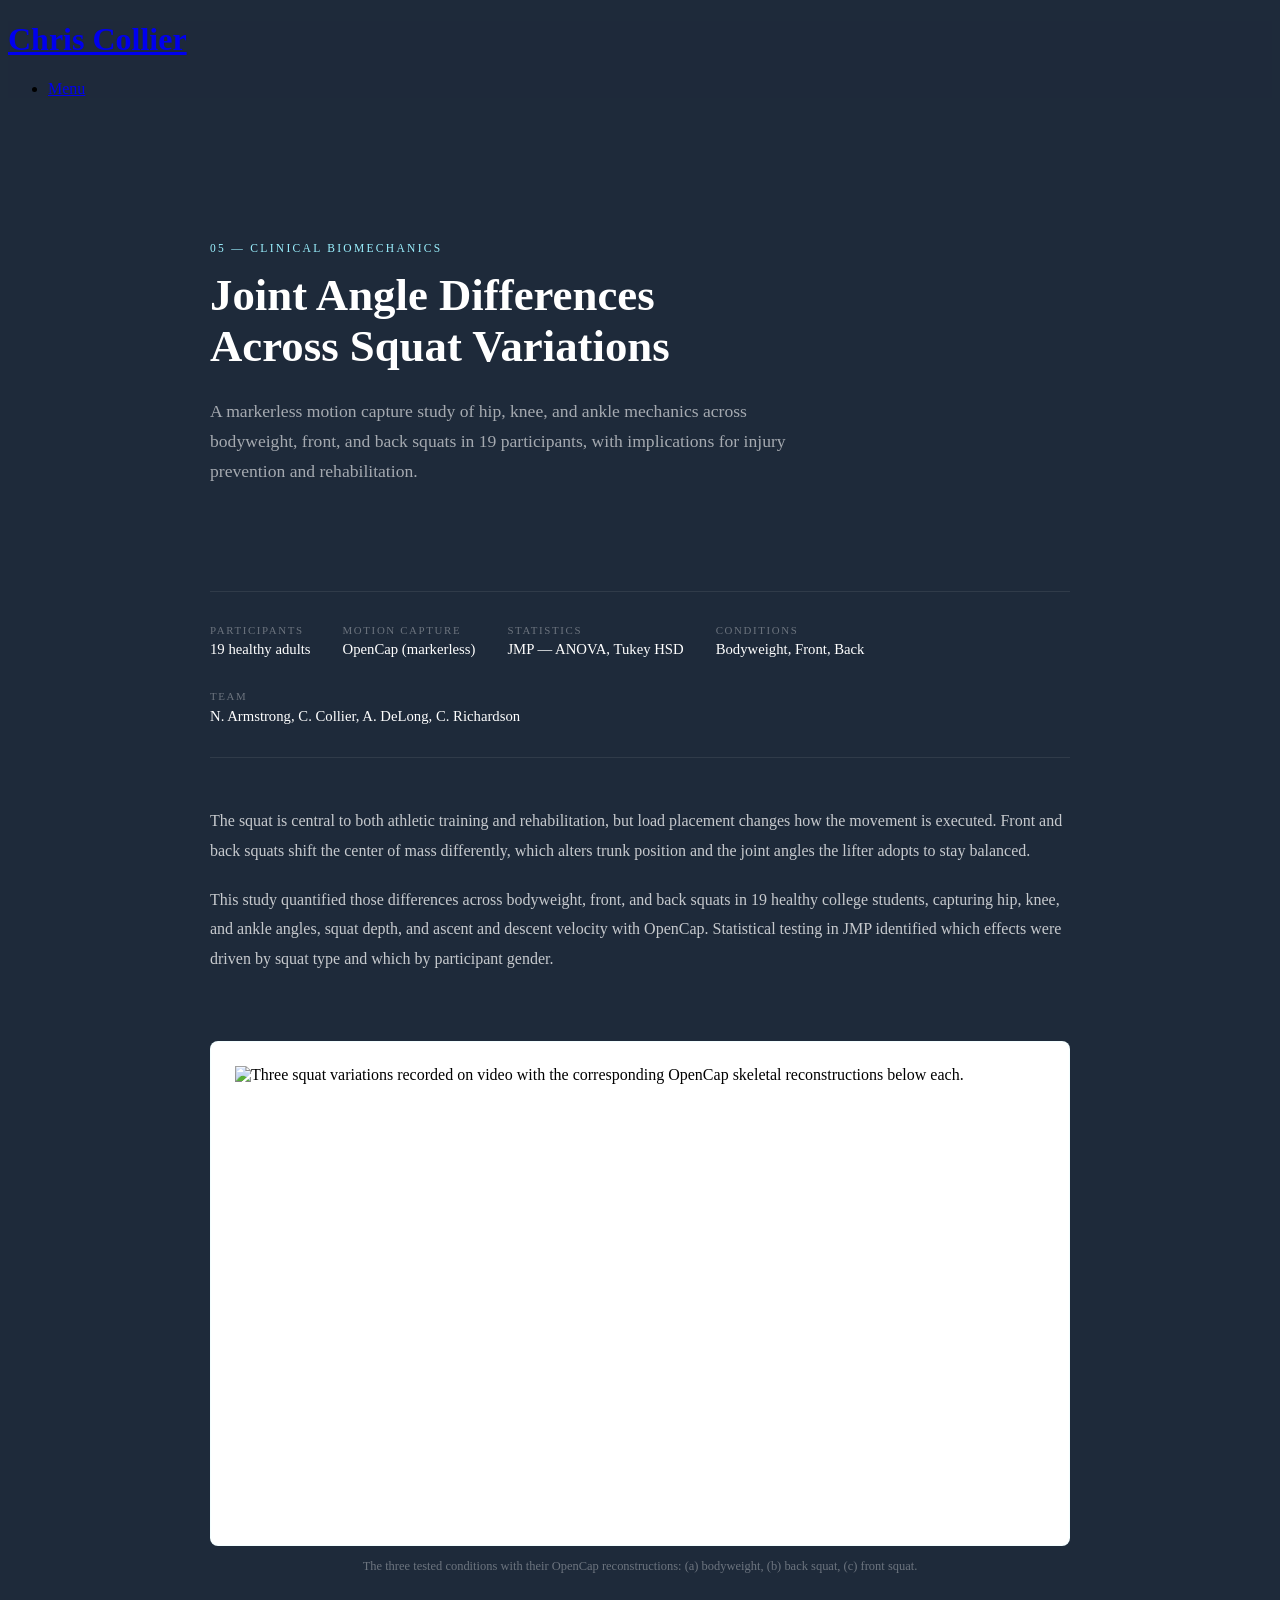
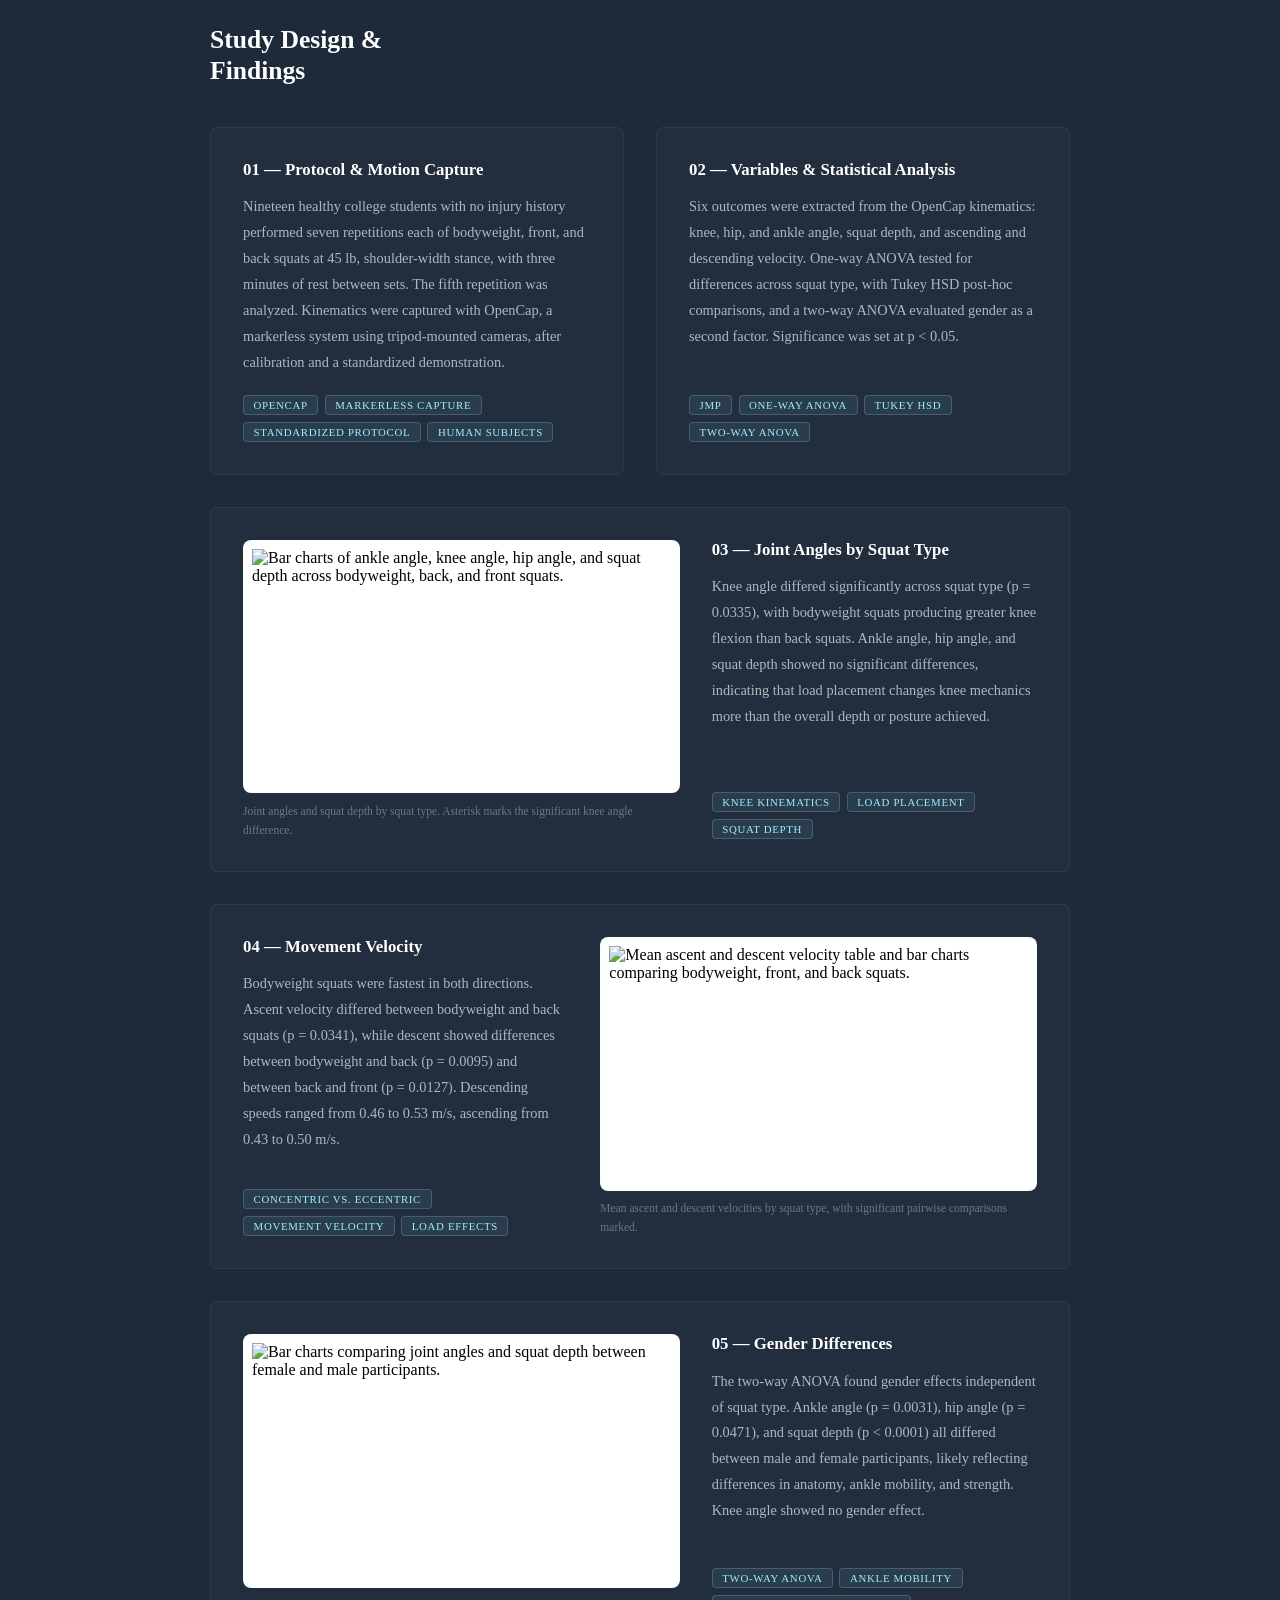
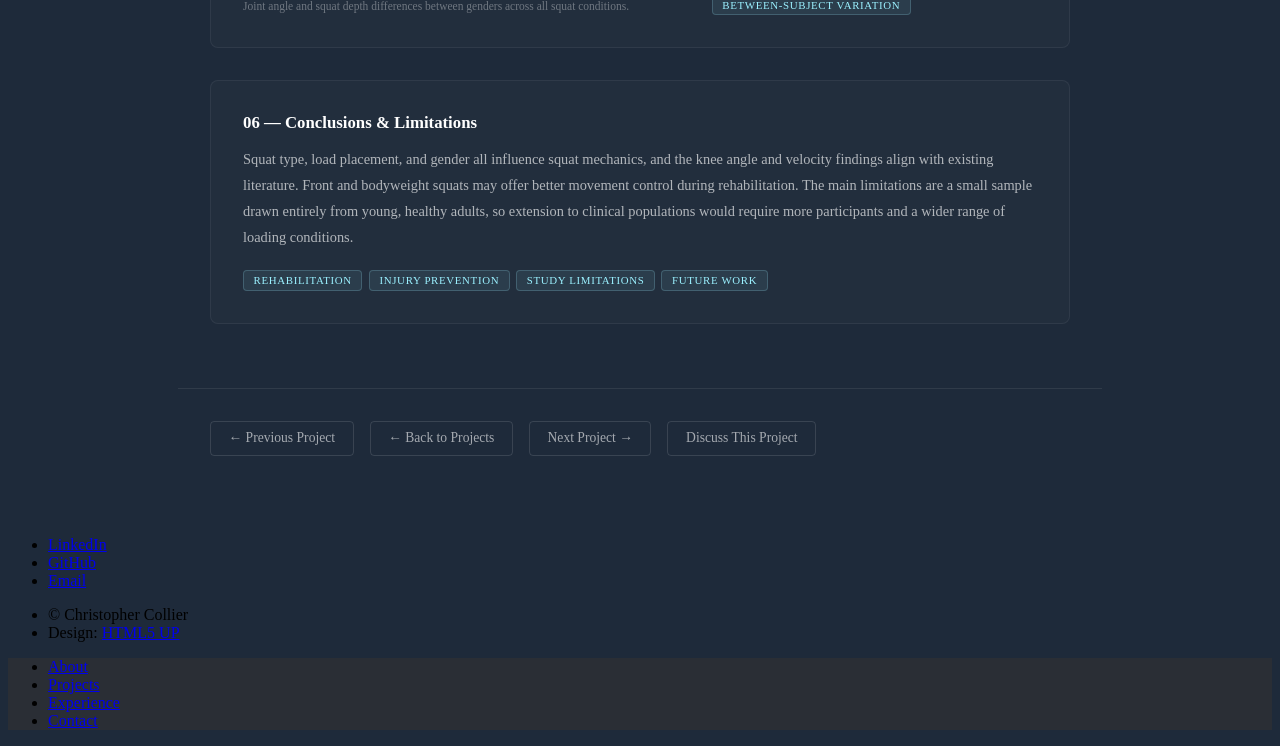
==== projects/biomechanics.html @ 798044dd "Update biomechanics.html" ====
<!DOCTYPE HTML>
<html>
	<head>
		<title>Squatting Biomechanics Analysis | Chris Collier</title>
		<meta charset="utf-8" />
		<meta name="viewport" content="width=device-width, initial-scale=1, user-scalable=no" />
		<link rel="stylesheet" href="../assets/css/main.css" />
		<noscript><link rel="stylesheet" href="../assets/css/noscript.css" /></noscript>
		<style>
			body { background: #1e2a3a; }
			#header { background: rgba(30,42,58,0.95); }
			.project-hero { padding: 8rem 2rem 4rem; max-width: 860px; margin: 0 auto; text-align: left; }
			.project-label { font-size: 0.72rem; letter-spacing: 0.2em; text-transform: uppercase; color: #9bf1ff; display: block; margin-bottom: 1rem; }
			.project-hero h1 { font-size: 2.8rem; font-weight: 700; color: #fff; line-height: 1.15; margin: 0 0 1.5rem 0; }
			.project-tagline { font-size: 1.1rem; color: rgba(255,255,255,0.6); line-height: 1.7; margin: 0 0 2.5rem 0; max-width: 600px; }
			.specs-row { display: flex; flex-wrap: wrap; gap: 2rem; padding: 2rem 0; border-top: 1px solid rgba(255,255,255,0.08); border-bottom: 1px solid rgba(255,255,255,0.08); margin-bottom: 3rem; }
			.spec-label { font-size: 0.68rem; letter-spacing: 0.15em; text-transform: uppercase; color: rgba(255,255,255,0.35); display: block; margin-bottom: 0.3rem; }
			.spec-value { font-size: 0.92rem; color: #fff; font-weight: 500; }
			.project-overview { max-width: 860px; margin: 0 auto; padding: 0 2rem 3rem; }
			.project-overview p { font-size: 1rem; line-height: 1.85; color: rgba(255,255,255,0.75); margin: 0 0 1.2rem 0; }

			/* ---- figures ---- */
			.fig-panel { background: #fff; border-radius: 8px; border: 1px solid rgba(155,241,255,0.12); display: flex; align-items: center; justify-content: center; overflow: hidden; }
			.fig-panel img { width: 100%; height: 100%; object-fit: contain; display: block; }
			.fig-caption { font-size: 0.78rem; line-height: 1.6; color: rgba(255,255,255,0.35); margin: 0.7rem 0 0 0; text-align: center; }

			.project-figure { max-width: 860px; margin: 0 auto 3rem; padding: 0 2rem; }
			.project-figure .fig-panel { aspect-ratio: 16 / 9; padding: 1.5rem; }

			.breakdown { max-width: 860px; margin: 0 auto; padding: 0 2rem 4rem; }
			.breakdown h2 { font-size: 1.6rem; font-weight: 700; color: #fff; margin: 0 0 2.5rem 0; line-height: 1.2; }
			.breakdown-grid { display: grid; grid-template-columns: 1fr 1fr; gap: 2rem; }
			.breakdown-item { display: flex; flex-direction: column; padding: 2rem; border: 1px solid rgba(255,255,255,0.06); border-radius: 8px; background: rgba(255,255,255,0.02); }
			.breakdown-item.full-width { grid-column: 1 / -1; }
			.breakdown-item h3 { font-size: 1.05rem; font-weight: 600; color: #fff; margin: 0 0 0.9rem 0; }
			.breakdown-item p { font-size: 0.9rem; line-height: 1.8; color: rgba(255,255,255,0.65); margin: 0 0 1.2rem 0; }
			.breakdown-tags { display: flex; flex-wrap: wrap; gap: 0.4rem; margin-top: auto; }
			.btag { background: rgba(155,241,255,0.08); color: #9bf1ff; border: 1px solid rgba(155,241,255,0.2); border-radius: 4px; font-size: 0.68rem; letter-spacing: 0.06em; padding: 0.2rem 0.6rem; text-transform: uppercase; }

			/* ---- horizontal split cards ---- */
			.breakdown-item.split { flex-direction: row; gap: 2rem; align-items: stretch; }
			.breakdown-item.split.media-right { flex-direction: row-reverse; }
			.split-media { flex: 0 0 40%; margin: 0; display: flex; flex-direction: column; justify-content: center; }
			.split-media .fig-panel { aspect-ratio: 4 / 3; padding: 1rem; }
			.split-media .fig-caption { font-size: 0.72rem; margin-top: 0.55rem; text-align: left; }
			.split-body { flex: 1; display: flex; flex-direction: column; min-width: 0; }
			/* wide chart figures need more room */
			.split-media.wide { flex: 0 0 55%; }
			.split-media.wide .fig-panel { aspect-ratio: 16 / 9; padding: 0.5rem; }

			.project-footer-nav { max-width: 860px; margin: 0 auto; padding: 2rem 2rem 4rem; display: flex; gap: 1rem; flex-wrap: wrap; border-top: 1px solid rgba(255,255,255,0.08); }
			.project-footer-nav a { display: inline-flex; align-items: center; gap: 0.5rem; color: rgba(255,255,255,0.6); font-size: 0.85rem; text-decoration: none; border: 1px solid rgba(255,255,255,0.12); border-radius: 4px; padding: 0.55rem 1.1rem; transition: color 0.2s, border-color 0.2s; }
			.project-footer-nav a:hover { color: #9bf1ff; border-color: rgba(155,241,255,0.35); }
			#menu { background: #2a2e35 !important; }

			@media screen and (max-width: 736px) {
				.breakdown-grid { grid-template-columns: 1fr; }
				.breakdown-item.split,
				.breakdown-item.split.media-right { flex-direction: column; gap: 0; }
				.split-media, .split-media.wide { flex: none; margin-bottom: 1.3rem; }
				.project-hero h1 { font-size: 2rem; }
			}
		</style>
	</head>
	<body class="is-preload">
		<div id="page-wrapper">

			<header id="header">
				<h1><a href="../index.html">Chris Collier</a></h1>
				<nav id="nav">
					<ul>
						<li class="special">
							<a href="#menu" class="menuToggle"><span>Menu</span></a>
							<div id="menu">
								<ul>
									<li><a href="../index.html#about">About</a></li>
									<li><a href="../index.html#projects">Projects</a></li>
									<li><a href="../index.html#experience">Experience</a></li>
									<li><a href="../index.html#contact">Contact</a></li>
								</ul>
							</div>
						</li>
					</ul>
				</nav>
			</header>

			<div class="project-hero">
				<span class="project-label">05 &mdash; Clinical Biomechanics</span>
				<h1>Joint Angle Differences<br />Across Squat Variations</h1>
				<p class="project-tagline">A markerless motion capture study of hip, knee, and ankle mechanics across bodyweight, front, and back squats in 19 participants, with implications for injury prevention and rehabilitation.</p>
			</div>

			<div class="project-overview">
				<div class="specs-row">
					<div class="spec-item">
						<span class="spec-label">Participants</span>
						<span class="spec-value">19 healthy adults</span>
					</div>
					<div class="spec-item">
						<span class="spec-label">Motion Capture</span>
						<span class="spec-value">OpenCap (markerless)</span>
					</div>
					<div class="spec-item">
						<span class="spec-label">Statistics</span>
						<span class="spec-value">JMP — ANOVA, Tukey HSD</span>
					</div>
					<div class="spec-item">
						<span class="spec-label">Conditions</span>
						<span class="spec-value">Bodyweight, Front, Back</span>
					</div>
					<div class="spec-item">
						<span class="spec-label">Team</span>
						<span class="spec-value">N. Armstrong, C. Collier, A. DeLong, C. Richardson</span>
					</div>
				</div>

				<p>The squat is central to both athletic training and rehabilitation, but load placement changes how the movement is executed. Front and back squats shift the center of mass differently, which alters trunk position and the joint angles the lifter adopts to stay balanced.</p>
				<p>This study quantified those differences across bodyweight, front, and back squats in 19 healthy college students, capturing hip, knee, and ankle angles, squat depth, and ascent and descent velocity with OpenCap. Statistical testing in JMP identified which effects were driven by squat type and which by participant gender.</p>
			</div>

			<figure class="project-figure">
				<div class="fig-panel">
					<img src="../images/project_images/squat-variations-opencap.png" alt="Three squat variations recorded on video with the corresponding OpenCap skeletal reconstructions below each." />
				</div>
				<figcaption class="fig-caption">The three tested conditions with their OpenCap reconstructions: (a) bodyweight, (b) back squat, (c) front squat.</figcaption>
			</figure>

			<div class="breakdown">
				<h2>Study Design &amp;<br />Findings</h2>

				<div class="breakdown-grid">

					<div class="breakdown-item">
						<h3>01 — Protocol &amp; Motion Capture</h3>
						<p>Nineteen healthy college students with no injury history performed seven repetitions each of bodyweight, front, and back squats at 45 lb, shoulder-width stance, with three minutes of rest between sets. The fifth repetition was analyzed. Kinematics were captured with OpenCap, a markerless system using tripod-mounted cameras, after calibration and a standardized demonstration.</p>
						<div class="breakdown-tags">
							<span class="btag">OpenCap</span>
							<span class="btag">Markerless Capture</span>
							<span class="btag">Standardized Protocol</span>
							<span class="btag">Human Subjects</span>
						</div>
					</div>

					<div class="breakdown-item">
						<h3>02 — Variables &amp; Statistical Analysis</h3>
						<p>Six outcomes were extracted from the OpenCap kinematics: knee, hip, and ankle angle, squat depth, and ascending and descending velocity. One-way ANOVA tested for differences across squat type, with Tukey HSD post-hoc comparisons, and a two-way ANOVA evaluated gender as a second factor. Significance was set at p &lt; 0.05.</p>
						<div class="breakdown-tags">
							<span class="btag">JMP</span>
							<span class="btag">One-Way ANOVA</span>
							<span class="btag">Tukey HSD</span>
							<span class="btag">Two-Way ANOVA</span>
						</div>
					</div>

					<div class="breakdown-item full-width split">
						<figure class="split-media wide">
							<div class="fig-panel">
								<img src="../images/project_images/squat-joint-angle-results.png" alt="Bar charts of ankle angle, knee angle, hip angle, and squat depth across bodyweight, back, and front squats." />
							</div>
							<figcaption class="fig-caption">Joint angles and squat depth by squat type. Asterisk marks the significant knee angle difference.</figcaption>
						</figure>
						<div class="split-body">
							<h3>03 — Joint Angles by Squat Type</h3>
							<p>Knee angle differed significantly across squat type (p = 0.0335), with bodyweight squats producing greater knee flexion than back squats. Ankle angle, hip angle, and squat depth showed no significant differences, indicating that load placement changes knee mechanics more than the overall depth or posture achieved.</p>
							<div class="breakdown-tags">
								<span class="btag">Knee Kinematics</span>
								<span class="btag">Load Placement</span>
								<span class="btag">Squat Depth</span>
							</div>
						</div>
					</div>

					<div class="breakdown-item full-width split media-right">
						<figure class="split-media wide">
							<div class="fig-panel">
								<img src="../images/project_images/squat-velocity-results.png" alt="Mean ascent and descent velocity table and bar charts comparing bodyweight, front, and back squats." />
							</div>
							<figcaption class="fig-caption">Mean ascent and descent velocities by squat type, with significant pairwise comparisons marked.</figcaption>
						</figure>
						<div class="split-body">
							<h3>04 — Movement Velocity</h3>
							<p>Bodyweight squats were fastest in both directions. Ascent velocity differed between bodyweight and back squats (p = 0.0341), while descent showed differences between bodyweight and back (p = 0.0095) and between back and front (p = 0.0127). Descending speeds ranged from 0.46 to 0.53 m/s, ascending from 0.43 to 0.50 m/s.</p>
							<div class="breakdown-tags">
								<span class="btag">Concentric vs. Eccentric</span>
								<span class="btag">Movement Velocity</span>
								<span class="btag">Load Effects</span>
							</div>
						</div>
					</div>

					<div class="breakdown-item full-width split">
						<figure class="split-media wide">
							<div class="fig-panel">
								<img src="../images/project_images/squat-gender-results.png" alt="Bar charts comparing joint angles and squat depth between female and male participants." />
							</div>
							<figcaption class="fig-caption">Joint angle and squat depth differences between genders across all squat conditions.</figcaption>
						</figure>
						<div class="split-body">
							<h3>05 — Gender Differences</h3>
							<p>The two-way ANOVA found gender effects independent of squat type. Ankle angle (p = 0.0031), hip angle (p = 0.0471), and squat depth (p &lt; 0.0001) all differed between male and female participants, likely reflecting differences in anatomy, ankle mobility, and strength. Knee angle showed no gender effect.</p>
							<div class="breakdown-tags">
								<span class="btag">Two-Way ANOVA</span>
								<span class="btag">Ankle Mobility</span>
								<span class="btag">Between-Subject Variation</span>
							</div>
						</div>
					</div>

					<div class="breakdown-item full-width">
						<h3>06 — Conclusions &amp; Limitations</h3>
						<p>Squat type, load placement, and gender all influence squat mechanics, and the knee angle and velocity findings align with existing literature. Front and bodyweight squats may offer better movement control during rehabilitation. The main limitations are a small sample drawn entirely from young, healthy adults, so extension to clinical populations would require more participants and a wider range of loading conditions.</p>
						<div class="breakdown-tags">
							<span class="btag">Rehabilitation</span>
							<span class="btag">Injury Prevention</span>
							<span class="btag">Study Limitations</span>
							<span class="btag">Future Work</span>
						</div>
					</div>

				</div>
			</div>

			<div class="project-footer-nav">
				<a href="propofol.html">&larr; Previous Project</a>
				<a href="../index.html#projects">&larr; Back to Projects</a>
				<a href="capstone.html">Next Project &rarr;</a>
				<a href="mailto:chriscol@udel.edu">Discuss This Project</a>
			</div>

			<footer id="footer">
				<ul class="icons">
					<li><a href="https://www.linkedin.com/in/christopher-collier-" class="icon brands fa-linkedin" target="_blank"><span class="label">LinkedIn</span></a></li>
					<li><a href="https://github.com/chriscollier3" class="icon brands fa-github" target="_blank"><span class="label">GitHub</span></a></li>
					<li><a href="mailto:chriscol@udel.edu" class="icon solid fa-envelope"><span class="label">Email</span></a></li>
				</ul>
				<ul class="copyright">
					<li>&copy; Christopher Collier</li><li>Design: <a href="http://html5up.net">HTML5 UP</a></li>
				</ul>
			</footer>

		</div>

		<script src="../assets/js/jquery.min.js"></script>
		<script src="../assets/js/jquery.scrollex.min.js"></script>
		<script src="../assets/js/jquery.scrolly.min.js"></script>
		<script src="../assets/js/browser.min.js"></script>
		<script src="../assets/js/breakpoints.min.js"></script>
		<script src="../assets/js/util.js"></script>
		<script src="../assets/js/main.js"></script>
	</body>
</html>
---- assets/css/main.css ----
@import url(fontawesome-all.min.css);
@import url("https://fonts.googleapis.com/css?family=Open+Sans:400,400italic,600,600italic,800,800italic");

/*
	Spectral by HTML5 UP
	html5up.net | @ajlkn
	Free for personal and commercial use under the CCA 3.0 license (html5up.net/license)
*/

html, body, div, span, applet, object,
iframe, h1, h2, h3, h4, h5, h6, p, blockquote,
pre, a, abbr, acronym, address, big, cite,
code, del, dfn, em, img, ins, kbd, q, s, samp,
small, strike, strong, sub, sup, tt, var, b,
u, i, center, dl, dt, dd, ol, ul, li, fieldset,
form, label, legend, table, caption, tbody,
tfoot, thead, tr, th, td, article, aside,
canvas, details, embed, figure, figcaption,
footer, header, hgroup, menu, nav, output, ruby,
section, summary, time, mark, audio, video {
	margin: 0;
	padding: 0;
	border: 0;
	font-size: 100%;
	font: inherit;
	vertical-align: baseline;}

article, aside, details, figcaption, figure,
footer, header, hgroup, menu, nav, section {
	display: block;}

body {
	line-height: 1;
}

ol, ul {
	list-style: none;
}

blockquote, q {
	quotes: none;
}

	blockquote:before, blockquote:after, q:before, q:after {
		content: '';
		content: none;
	}

table {
	border-collapse: collapse;
	border-spacing: 0;
}

body {
	-webkit-text-size-adjust: none;
}

mark {
	background-color: transparent;
	color: inherit;
}

input::-moz-focus-inner {
	border: 0;
	padding: 0;
}

input, select, textarea {
	-moz-appearance: none;
	-webkit-appearance: none;
	-ms-appearance: none;
	appearance: none;
}

/* Basic */

	@-ms-viewport {
		width: device-width;
	}

	html {
		box-sizing: border-box;
	}

	*, *:before, *:after {
		box-sizing: inherit;
	}

	body {
		background: #2e3842;
	}

		body.is-preload *, body.is-preload *:before, body.is-preload *:after {
			-moz-animation: none !important;
			-webkit-animation: none !important;
			-ms-animation: none !important;
			animation: none !important;
			-moz-transition: none !important;
			-webkit-transition: none !important;
			-ms-transition: none !important;
			transition: none !important;
		}

	body, input, select, textarea {
		color: #fff;
		font-family: "Open Sans", Helvetica, sans-serif;
		font-size: 15pt;
		font-weight: 400;
		letter-spacing: 0.075em;
		line-height: 1.65em;
	}

		@media screen and (max-width: 1680px) {

			body, input, select, textarea {
				font-size: 13pt;
			}

		}

		@media screen and (max-width: 1280px) {

			body, input, select, textarea {
				font-size: 12pt;
			}

		}

		@media screen and (max-width: 736px) {

			body, input, select, textarea {
				font-size: 11pt;
				letter-spacing: 0.0375em;
			}

		}

	a {
		-moz-transition: color 0.2s ease, border-bottom-color 0.2s ease;
		-webkit-transition: color 0.2s ease, border-bottom-color 0.2s ease;
		-ms-transition: color 0.2s ease, border-bottom-color 0.2s ease;
		transition: color 0.2s ease, border-bottom-color 0.2s ease;
		border-bottom: dotted 1px;
		color: inherit;
		text-decoration: none;
	}

		a:hover {
			border-bottom-color: transparent;
		}

	strong, b {
		color: #fff;
		font-weight: 600;
	}

	em, i {
		font-style: italic;
	}

	p {
		margin: 0 0 2em 0;
	}

	h1, h2, h3, h4, h5, h6 {
		color: #fff;
		font-weight: 800;
		letter-spacing: 0.225em;
		line-height: 1em;
		margin: 0 0 1em 0;
		text-transform: uppercase;
	}

		h1 a, h2 a, h3 a, h4 a, h5 a, h6 a {
			color: inherit;
			text-decoration: none;
		}

	h2 {
		font-size: 1.35em;
		line-height: 1.75em;
	}

		@media screen and (max-width: 736px) {

			h2 {
				font-size: 1.1em;
				line-height: 1.65em;
			}

		}

	h3 {
		font-size: 1.15em;
		line-height: 1.75em;
	}

		@media screen and (max-width: 736px) {

			h3 {
				font-size: 1em;
				line-height: 1.65em;
			}

		}

	h4 {
		font-size: 1em;
		line-height: 1.5em;
	}

	h5 {
		font-size: 0.8em;
		line-height: 1.5em;
	}

	h6 {
		font-size: 0.7em;
		line-height: 1.5em;
	}

	sub {
		font-size: 0.8em;
		position: relative;
		top: 0.5em;
	}

	sup {
		font-size: 0.8em;
		position: relative;
		top: -0.5em;
	}

	hr {
		border: 0;
		border-bottom: solid 2px #fff;
		margin: 3em 0;
	}

		hr.major {
			margin: 4.5em 0;
		}

	blockquote {
		border-left: solid 4px #fff;
		font-style: italic;
		margin: 0 0 2em 0;
		padding: 0.5em 0 0.5em 2em;
	}

	code {
		background: rgba(144, 144, 144, 0.25);
		border-radius: 3px;
		font-family: "Courier New", monospace;
		font-size: 0.9em;
		letter-spacing: 0;
		margin: 0 0.25em;
		padding: 0.25em 0.65em;
	}

	pre {
		-webkit-overflow-scrolling: touch;
		font-family: "Courier New", monospace;
		font-size: 0.9em;
		margin: 0 0 2em 0;
	}

		pre code {
			display: block;
			line-height: 1.75em;
			padding: 1em 1.5em;
			overflow-x: auto;
		}

	.align-left {
		text-align: left;
	}

	.align-center {
		text-align: center;
	}

	.align-right {
		text-align: right;
	}

/* Row */

	.row {
		display: flex;
		flex-wrap: wrap;
		box-sizing: border-box;
		align-items: stretch;
	}

		.row > * {
			box-sizing: border-box;
		}

		.row.gtr-uniform > * > :last-child {
			margin-bottom: 0;
		}

		.row.aln-left {
			justify-content: flex-start;
		}

		.row.aln-center {
			justify-content: center;
		}

		.row.aln-right {
			justify-content: flex-end;
		}

		.row.aln-top {
			align-items: flex-start;
		}

		.row.aln-middle {
			align-items: center;
		}

		.row.aln-bottom {
			align-items: flex-end;
		}

		.row > .imp {
			order: -1;
		}

		.row > .col-1 {
			width: 8.33333%;
		}

		.row > .off-1 {
			margin-left: 8.33333%;
		}

		.row > .col-2 {
			width: 16.66667%;
		}

		.row > .off-2 {
			margin-left: 16.66667%;
		}

		.row > .col-3 {
			width: 25%;
		}

		.row > .off-3 {
			margin-left: 25%;
		}

		.row > .col-4 {
			width: 33.33333%;
		}

		.row > .off-4 {
			margin-left: 33.33333%;
		}

		.row > .col-5 {
			width: 41.66667%;
		}

		.row > .off-5 {
			margin-left: 41.66667%;
		}

		.row > .col-6 {
			width: 50%;
		}

		.row > .off-6 {
			margin-left: 50%;
		}

		.row > .col-7 {
			width: 58.33333%;
		}

		.row > .off-7 {
			margin-left: 58.33333%;
		}

		.row > .col-8 {
			width: 66.66667%;
		}

		.row > .off-8 {
			margin-left: 66.66667%;
		}

		.row > .col-9 {
			width: 75%;
		}

		.row > .off-9 {
			margin-left: 75%;
		}

		.row > .col-10 {
			width: 83.33333%;
		}

		.row > .off-10 {
			margin-left: 83.33333%;
		}

		.row > .col-11 {
			width: 91.66667%;
		}

		.row > .off-11 {
			margin-left: 91.66667%;
		}

		.row > .col-12 {
			width: 100%;
		}

		.row > .off-12 {
			margin-left: 100%;
		}

		.row.gtr-0 {
			margin-top: 0;
			margin-left: 0em;
		}

			.row.gtr-0 > * {
				padding: 0 0 0 0em;
			}

			.row.gtr-0.gtr-uniform {
				margin-top: 0em;
			}

				.row.gtr-0.gtr-uniform > * {
					padding-top: 0em;
				}

		.row.gtr-25 {
			margin-top: 0;
			margin-left: -0.375em;
		}

			.row.gtr-25 > * {
				padding: 0 0 0 0.375em;
			}

			.row.gtr-25.gtr-uniform {
				margin-top: -0.375em;
			}

				.row.gtr-25.gtr-uniform > * {
					padding-top: 0.375em;
				}

		.row.gtr-50 {
			margin-top: 0;
			margin-left: -0.75em;
		}

			.row.gtr-50 > * {
				padding: 0 0 0 0.75em;
			}

			.row.gtr-50.gtr-uniform {
				margin-top: -0.75em;
			}

				.row.gtr-50.gtr-uniform > * {
					padding-top: 0.75em;
				}

		.row {
			margin-top: 0;
			margin-left: -1.5em;
		}

			.row > * {
				padding: 0 0 0 1.5em;
			}

			.row.gtr-uniform {
				margin-top: -1.5em;
			}

				.row.gtr-uniform > * {
					padding-top: 1.5em;
				}

		.row.gtr-150 {
			margin-top: 0;
			margin-left: -2.25em;
		}

			.row.gtr-150 > * {
				padding: 0 0 0 2.25em;
			}

			.row.gtr-150.gtr-uniform {
				margin-top: -2.25em;
			}

				.row.gtr-150.gtr-uniform > * {
					padding-top: 2.25em;
				}

		.row.gtr-200 {
			margin-top: 0;
			margin-left: -3em;
		}

			.row.gtr-200 > * {
				padding: 0 0 0 3em;
			}

			.row.gtr-200.gtr-uniform {
				margin-top: -3em;
			}

				.row.gtr-200.gtr-uniform > * {
					padding-top: 3em;
				}

		@media screen and (max-width: 1680px) {

			.row {
				display: flex;
				flex-wrap: wrap;
				box-sizing: border-box;
				align-items: stretch;
			}

				.row > * {
					box-sizing: border-box;
				}

				.row.gtr-uniform > * > :last-child {
					margin-bottom: 0;
				}

				.row.aln-left {
					justify-content: flex-start;
				}

				.row.aln-center {
					justify-content: center;
				}

				.row.aln-right {
					justify-content: flex-end;
				}

				.row.aln-top {
					align-items: flex-start;
				}

				.row.aln-middle {
					align-items: center;
				}

				.row.aln-bottom {
					align-items: flex-end;
				}

				.row > .imp-xlarge {
					order: -1;
				}

				.row > .col-1-xlarge {
					width: 8.33333%;
				}

				.row > .off-1-xlarge {
					margin-left: 8.33333%;
				}

				.row > .col-2-xlarge {
					width: 16.66667%;
				}

				.row > .off-2-xlarge {
					margin-left: 16.66667%;
				}

				.row > .col-3-xlarge {
					width: 25%;
				}

				.row > .off-3-xlarge {
					margin-left: 25%;
				}

				.row > .col-4-xlarge {
					width: 33.33333%;
				}

				.row > .off-4-xlarge {
					margin-left: 33.33333%;
				}

				.row > .col-5-xlarge {
					width: 41.66667%;
				}

				.row > .off-5-xlarge {
					margin-left: 41.66667%;
				}

				.row > .col-6-xlarge {
					width: 50%;
				}

				.row > .off-6-xlarge {
					margin-left: 50%;
				}

				.row > .col-7-xlarge {
					width: 58.33333%;
				}

				.row > .off-7-xlarge {
					margin-left: 58.33333%;
				}

				.row > .col-8-xlarge {
					width: 66.66667%;
				}

				.row > .off-8-xlarge {
					margin-left: 66.66667%;
				}

				.row > .col-9-xlarge {
					width: 75%;
				}

				.row > .off-9-xlarge {
					margin-left: 75%;
				}

				.row > .col-10-xlarge {
					width: 83.33333%;
				}

				.row > .off-10-xlarge {
					margin-left: 83.33333%;
				}

				.row > .col-11-xlarge {
					width: 91.66667%;
				}

				.row > .off-11-xlarge {
					margin-left: 91.66667%;
				}

				.row > .col-12-xlarge {
					width: 100%;
				}

				.row > .off-12-xlarge {
					margin-left: 100%;
				}

				.row.gtr-0 {
					margin-top: 0;
					margin-left: 0em;
				}

					.row.gtr-0 > * {
						padding: 0 0 0 0em;
					}

					.row.gtr-0.gtr-uniform {
						margin-top: 0em;
					}

						.row.gtr-0.gtr-uniform > * {
							padding-top: 0em;
						}

				.row.gtr-25 {
					margin-top: 0;
					margin-left: -0.375em;
				}

					.row.gtr-25 > * {
						padding: 0 0 0 0.375em;
					}

					.row.gtr-25.gtr-uniform {
						margin-top: -0.375em;
					}

						.row.gtr-25.gtr-uniform > * {
							padding-top: 0.375em;
						}

				.row.gtr-50 {
					margin-top: 0;
					margin-left: -0.75em;
				}

					.row.gtr-50 > * {
						padding: 0 0 0 0.75em;
					}

					.row.gtr-50.gtr-uniform {
						margin-top: -0.75em;
					}

						.row.gtr-50.gtr-uniform > * {
							padding-top: 0.75em;
						}

				.row {
					margin-top: 0;
					margin-left: -1.5em;
				}

					.row > * {
						padding: 0 0 0 1.5em;
					}

					.row.gtr-uniform {
						margin-top: -1.5em;
					}

						.row.gtr-uniform > * {
							padding-top: 1.5em;
						}

				.row.gtr-150 {
					margin-top: 0;
					margin-left: -2.25em;
				}

					.row.gtr-150 > * {
						padding: 0 0 0 2.25em;
					}

					.row.gtr-150.gtr-uniform {
						margin-top: -2.25em;
					}

						.row.gtr-150.gtr-uniform > * {
							padding-top: 2.25em;
						}

				.row.gtr-200 {
					margin-top: 0;
					margin-left: -3em;
				}

					.row.gtr-200 > * {
						padding: 0 0 0 3em;
					}

					.row.gtr-200.gtr-uniform {
						margin-top: -3em;
					}

						.row.gtr-200.gtr-uniform > * {
							padding-top: 3em;
						}

		}

		@media screen and (max-width: 1280px) {

			.row {
				display: flex;
				flex-wrap: wrap;
				box-sizing: border-box;
				align-items: stretch;
			}

				.row > * {
					box-sizing: border-box;
				}

				.row.gtr-uniform > * > :last-child {
					margin-bottom: 0;
				}

				.row.aln-left {
					justify-content: flex-start;
				}

				.row.aln-center {
					justify-content: center;
				}

				.row.aln-right {
					justify-content: flex-end;
				}

				.row.aln-top {
					align-items: flex-start;
				}

				.row.aln-middle {
					align-items: center;
				}

				.row.aln-bottom {
					align-items: flex-end;
				}

				.row > .imp-large {
					order: -1;
				}

				.row > .col-1-large {
					width: 8.33333%;
				}

				.row > .off-1-large {
					margin-left: 8.33333%;
				}

				.row > .col-2-large {
					width: 16.66667%;
				}

				.row > .off-2-large {
					margin-left: 16.66667%;
				}

				.row > .col-3-large {
					width: 25%;
				}

				.row > .off-3-large {
					margin-left: 25%;
				}

				.row > .col-4-large {
					width: 33.33333%;
				}

				.row > .off-4-large {
					margin-left: 33.33333%;
				}

				.row > .col-5-large {
					width: 41.66667%;
				}

				.row > .off-5-large {
					margin-left: 41.66667%;
				}

				.row > .col-6-large {
					width: 50%;
				}

				.row > .off-6-large {
					margin-left: 50%;
				}

				.row > .col-7-large {
					width: 58.33333%;
				}

				.row > .off-7-large {
					margin-left: 58.33333%;
				}

				.row > .col-8-large {
					width: 66.66667%;
				}

				.row > .off-8-large {
					margin-left: 66.66667%;
				}

				.row > .col-9-large {
					width: 75%;
				}

				.row > .off-9-large {
					margin-left: 75%;
				}

				.row > .col-10-large {
					width: 83.33333%;
				}

				.row > .off-10-large {
					margin-left: 83.33333%;
				}

				.row > .col-11-large {
					width: 91.66667%;
				}

				.row > .off-11-large {
					margin-left: 91.66667%;
				}

				.row > .col-12-large {
					width: 100%;
				}

				.row > .off-12-large {
					margin-left: 100%;
				}

				.row.gtr-0 {
					margin-top: 0;
					margin-left: 0em;
				}

					.row.gtr-0 > * {
						padding: 0 0 0 0em;
					}

					.row.gtr-0.gtr-uniform {
						margin-top: 0em;
					}

						.row.gtr-0.gtr-uniform > * {
							padding-top: 0em;
						}

				.row.gtr-25 {
					margin-top: 0;
					margin-left: -0.375em;
				}

					.row.gtr-25 > * {
						padding: 0 0 0 0.375em;
					}

					.row.gtr-25.gtr-uniform {
						margin-top: -0.375em;
					}

						.row.gtr-25.gtr-uniform > * {
							padding-top: 0.375em;
						}

				.row.gtr-50 {
					margin-top: 0;
					margin-left: -0.75em;
				}

					.row.gtr-50 > * {
						padding: 0 0 0 0.75em;
					}

					.row.gtr-50.gtr-uniform {
						margin-top: -0.75em;
					}

						.row.gtr-50.gtr-uniform > * {
							padding-top: 0.75em;
						}

				.row {
					margin-top: 0;
					margin-left: -1.5em;
				}

					.row > * {
						padding: 0 0 0 1.5em;
					}

					.row.gtr-uniform {
						margin-top: -1.5em;
					}

						.row.gtr-uniform > * {
							padding-top: 1.5em;
						}

				.row.gtr-150 {
					margin-top: 0;
					margin-left: -2.25em;
				}

					.row.gtr-150 > * {
						padding: 0 0 0 2.25em;
					}

					.row.gtr-150.gtr-uniform {
						margin-top: -2.25em;
					}

						.row.gtr-150.gtr-uniform > * {
							padding-top: 2.25em;
						}

				.row.gtr-200 {
					margin-top: 0;
					margin-left: -3em;
				}

					.row.gtr-200 > * {
						padding: 0 0 0 3em;
					}

					.row.gtr-200.gtr-uniform {
						margin-top: -3em;
					}

						.row.gtr-200.gtr-uniform > * {
							padding-top: 3em;
						}

		}

		@media screen and (max-width: 980px) {

			.row {
				display: flex;
				flex-wrap: wrap;
				box-sizing: border-box;
				align-items: stretch;
			}

				.row > * {
					box-sizing: border-box;
				}

				.row.gtr-uniform > * > :last-child {
					margin-bottom: 0;
				}

				.row.aln-left {
					justify-content: flex-start;
				}

				.row.aln-center {
					justify-content: center;
				}

				.row.aln-right {
					justify-content: flex-end;
				}

				.row.aln-top {
					align-items: flex-start;
				}

				.row.aln-middle {
					align-items: center;
				}

				.row.aln-bottom {
					align-items: flex-end;
				}

				.row > .imp-medium {
					order: -1;
				}

				.row > .col-1-medium {
					width: 8.33333%;
				}

				.row > .off-1-medium {
					margin-left: 8.33333%;
				}

				.row > .col-2-medium {
					width: 16.66667%;
				}

				.row > .off-2-medium {
					margin-left: 16.66667%;
				}

				.row > .col-3-medium {
					width: 25%;
				}

				.row > .off-3-medium {
					margin-left: 25%;
				}

				.row > .col-4-medium {
					width: 33.33333%;
				}

				.row > .off-4-medium {
					margin-left: 33.33333%;
				}

				.row > .col-5-medium {
					width: 41.66667%;
				}

				.row > .off-5-medium {
					margin-left: 41.66667%;
				}

				.row > .col-6-medium {
					width: 50%;
				}

				.row > .off-6-medium {
					margin-left: 50%;
				}

				.row > .col-7-medium {
					width: 58.33333%;
				}

				.row > .off-7-medium {
					margin-left: 58.33333%;
				}

				.row > .col-8-medium {
					width: 66.66667%;
				}

				.row > .off-8-medium {
					margin-left: 66.66667%;
				}

				.row > .col-9-medium {
					width: 75%;
				}

				.row > .off-9-medium {
					margin-left: 75%;
				}

				.row > .col-10-medium {
					width: 83.33333%;
				}

				.row > .off-10-medium {
					margin-left: 83.33333%;
				}

				.row > .col-11-medium {
					width: 91.66667%;
				}

				.row > .off-11-medium {
					margin-left: 91.66667%;
				}

				.row > .col-12-medium {
					width: 100%;
				}

				.row > .off-12-medium {
					margin-left: 100%;
				}

				.row.gtr-0 {
					margin-top: 0;
					margin-left: 0em;
				}

					.row.gtr-0 > * {
						padding: 0 0 0 0em;
					}

					.row.gtr-0.gtr-uniform {
						margin-top: 0em;
					}

						.row.gtr-0.gtr-uniform > * {
							padding-top: 0em;
						}

				.row.gtr-25 {
					margin-top: 0;
					margin-left: -0.375em;
				}

					.row.gtr-25 > * {
						padding: 0 0 0 0.375em;
					}

					.row.gtr-25.gtr-uniform {
						margin-top: -0.375em;
					}

						.row.gtr-25.gtr-uniform > * {
							padding-top: 0.375em;
						}

				.row.gtr-50 {
					margin-top: 0;
					margin-left: -0.75em;
				}

					.row.gtr-50 > * {
						padding: 0 0 0 0.75em;
					}

					.row.gtr-50.gtr-uniform {
						margin-top: -0.75em;
					}

						.row.gtr-50.gtr-uniform > * {
							padding-top: 0.75em;
						}

				.row {
					margin-top: 0;
					margin-left: -1.5em;
				}

					.row > * {
						padding: 0 0 0 1.5em;
					}

					.row.gtr-uniform {
						margin-top: -1.5em;
					}

						.row.gtr-uniform > * {
							padding-top: 1.5em;
						}

				.row.gtr-150 {
					margin-top: 0;
					margin-left: -2.25em;
				}

					.row.gtr-150 > * {
						padding: 0 0 0 2.25em;
					}

					.row.gtr-150.gtr-uniform {
						margin-top: -2.25em;
					}

						.row.gtr-150.gtr-uniform > * {
							padding-top: 2.25em;
						}

				.row.gtr-200 {
					margin-top: 0;
					margin-left: -3em;
				}

					.row.gtr-200 > * {
						padding: 0 0 0 3em;
					}

					.row.gtr-200.gtr-uniform {
						margin-top: -3em;
					}

						.row.gtr-200.gtr-uniform > * {
							padding-top: 3em;
						}

		}

		@media screen and (max-width: 736px) {

			.row {
				display: flex;
				flex-wrap: wrap;
				box-sizing: border-box;
				align-items: stretch;
			}

				.row > * {
					box-sizing: border-box;
				}

				.row.gtr-uniform > * > :last-child {
					margin-bottom: 0;
				}

				.row.aln-left {
					justify-content: flex-start;
				}

				.row.aln-center {
					justify-content: center;
				}

				.row.aln-right {
					justify-content: flex-end;
				}

				.row.aln-top {
					align-items: flex-start;
				}

				.row.aln-middle {
					align-items: center;
				}

				.row.aln-bottom {
					align-items: flex-end;
				}

				.row > .imp-small {
					order: -1;
				}

				.row > .col-1-small {
					width: 8.33333%;
				}

				.row > .off-1-small {
					margin-left: 8.33333%;
				}

				.row > .col-2-small {
					width: 16.66667%;
				}

				.row > .off-2-small {
					margin-left: 16.66667%;
				}

				.row > .col-3-small {
					width: 25%;
				}

				.row > .off-3-small {
					margin-left: 25%;
				}

				.row > .col-4-small {
					width: 33.33333%;
				}

				.row > .off-4-small {
					margin-left: 33.33333%;
				}

				.row > .col-5-small {
					width: 41.66667%;
				}

				.row > .off-5-small {
					margin-left: 41.66667%;
				}

				.row > .col-6-small {
					width: 50%;
				}

				.row > .off-6-small {
					margin-left: 50%;
				}

				.row > .col-7-small {
					width: 58.33333%;
				}

				.row > .off-7-small {
					margin-left: 58.33333%;
				}

				.row > .col-8-small {
					width: 66.66667%;
				}

				.row > .off-8-small {
					margin-left: 66.66667%;
				}

				.row > .col-9-small {
					width: 75%;
				}

				.row > .off-9-small {
					margin-left: 75%;
				}

				.row > .col-10-small {
					width: 83.33333%;
				}

				.row > .off-10-small {
					margin-left: 83.33333%;
				}

				.row > .col-11-small {
					width: 91.66667%;
				}

				.row > .off-11-small {
					margin-left: 91.66667%;
				}

				.row > .col-12-small {
					width: 100%;
				}

				.row > .off-12-small {
					margin-left: 100%;
				}

				.row.gtr-0 {
					margin-top: 0;
					margin-left: 0em;
				}

					.row.gtr-0 > * {
						padding: 0 0 0 0em;
					}

					.row.gtr-0.gtr-uniform {
						margin-top: 0em;
					}

						.row.gtr-0.gtr-uniform > * {
							padding-top: 0em;
						}

				.row.gtr-25 {
					margin-top: 0;
					margin-left: -0.375em;
				}

					.row.gtr-25 > * {
						padding: 0 0 0 0.375em;
					}

					.row.gtr-25.gtr-uniform {
						margin-top: -0.375em;
					}

						.row.gtr-25.gtr-uniform > * {
							padding-top: 0.375em;
						}

				.row.gtr-50 {
					margin-top: 0;
					margin-left: -0.75em;
				}

					.row.gtr-50 > * {
						padding: 0 0 0 0.75em;
					}

					.row.gtr-50.gtr-uniform {
						margin-top: -0.75em;
					}

						.row.gtr-50.gtr-uniform > * {
							padding-top: 0.75em;
						}

				.row {
					margin-top: 0;
					margin-left: -1.5em;
				}

					.row > * {
						padding: 0 0 0 1.5em;
					}

					.row.gtr-uniform {
						margin-top: -1.5em;
					}

						.row.gtr-uniform > * {
							padding-top: 1.5em;
						}

				.row.gtr-150 {
					margin-top: 0;
					margin-left: -2.25em;
				}

					.row.gtr-150 > * {
						padding: 0 0 0 2.25em;
					}

					.row.gtr-150.gtr-uniform {
						margin-top: -2.25em;
					}

						.row.gtr-150.gtr-uniform > * {
							padding-top: 2.25em;
						}

				.row.gtr-200 {
					margin-top: 0;
					margin-left: -3em;
				}

					.row.gtr-200 > * {
						padding: 0 0 0 3em;
					}

					.row.gtr-200.gtr-uniform {
						margin-top: -3em;
					}

						.row.gtr-200.gtr-uniform > * {
							padding-top: 3em;
						}

		}

		@media screen and (max-width: 480px) {

			.row {
				display: flex;
				flex-wrap: wrap;
				box-sizing: border-box;
				align-items: stretch;
			}

				.row > * {
					box-sizing: border-box;
				}

				.row.gtr-uniform > * > :last-child {
					margin-bottom: 0;
				}

				.row.aln-left {
					justify-content: flex-start;
				}

				.row.aln-center {
					justify-content: center;
				}

				.row.aln-right {
					justify-content: flex-end;
				}

				.row.aln-top {
					align-items: flex-start;
				}

				.row.aln-middle {
					align-items: center;
				}

				.row.aln-bottom {
					align-items: flex-end;
				}

				.row > .imp-xsmall {
					order: -1;
				}

				.row > .col-1-xsmall {
					width: 8.33333%;
				}

				.row > .off-1-xsmall {
					margin-left: 8.33333%;
				}

				.row > .col-2-xsmall {
					width: 16.66667%;
				}

				.row > .off-2-xsmall {
					margin-left: 16.66667%;
				}

				.row > .col-3-xsmall {
					width: 25%;
				}

				.row > .off-3-xsmall {
					margin-left: 25%;
				}

				.row > .col-4-xsmall {
					width: 33.33333%;
				}

				.row > .off-4-xsmall {
					margin-left: 33.33333%;
				}

				.row > .col-5-xsmall {
					width: 41.66667%;
				}

				.row > .off-5-xsmall {
					margin-left: 41.66667%;
				}

				.row > .col-6-xsmall {
					width: 50%;
				}

				.row > .off-6-xsmall {
					margin-left: 50%;
				}

				.row > .col-7-xsmall {
					width: 58.33333%;
				}

				.row > .off-7-xsmall {
					margin-left: 58.33333%;
				}

				.row > .col-8-xsmall {
					width: 66.66667%;
				}

				.row > .off-8-xsmall {
					margin-left: 66.66667%;
				}

				.row > .col-9-xsmall {
					width: 75%;
				}

				.row > .off-9-xsmall {
					margin-left: 75%;
				}

				.row > .col-10-xsmall {
					width: 83.33333%;
				}

				.row > .off-10-xsmall {
					margin-left: 83.33333%;
				}

				.row > .col-11-xsmall {
					width: 91.66667%;
				}

				.row > .off-11-xsmall {
					margin-left: 91.66667%;
				}

				.row > .col-12-xsmall {
					width: 100%;
				}

				.row > .off-12-xsmall {
					margin-left: 100%;
				}

				.row.gtr-0 {
					margin-top: 0;
					margin-left: 0em;
				}

					.row.gtr-0 > * {
						padding: 0 0 0 0em;
					}

					.row.gtr-0.gtr-uniform {
						margin-top: 0em;
					}

						.row.gtr-0.gtr-uniform > * {
							padding-top: 0em;
						}

				.row.gtr-25 {
					margin-top: 0;
					margin-left: -0.375em;
				}

					.row.gtr-25 > * {
						padding: 0 0 0 0.375em;
					}

					.row.gtr-25.gtr-uniform {
						margin-top: -0.375em;
					}

						.row.gtr-25.gtr-uniform > * {
							padding-top: 0.375em;
						}

				.row.gtr-50 {
					margin-top: 0;
					margin-left: -0.75em;
				}

					.row.gtr-50 > * {
						padding: 0 0 0 0.75em;
					}

					.row.gtr-50.gtr-uniform {
						margin-top: -0.75em;
					}

						.row.gtr-50.gtr-uniform > * {
							padding-top: 0.75em;
						}

				.row {
					margin-top: 0;
					margin-left: -1.5em;
				}

					.row > * {
						padding: 0 0 0 1.5em;
					}

					.row.gtr-uniform {
						margin-top: -1.5em;
					}

						.row.gtr-uniform > * {
							padding-top: 1.5em;
						}

				.row.gtr-150 {
					margin-top: 0;
					margin-left: -2.25em;
				}

					.row.gtr-150 > * {
						padding: 0 0 0 2.25em;
					}

					.row.gtr-150.gtr-uniform {
						margin-top: -2.25em;
					}

						.row.gtr-150.gtr-uniform > * {
							padding-top: 2.25em;
						}

				.row.gtr-200 {
					margin-top: 0;
					margin-left: -3em;
				}

					.row.gtr-200 > * {
						padding: 0 0 0 3em;
					}

					.row.gtr-200.gtr-uniform {
						margin-top: -3em;
					}

						.row.gtr-200.gtr-uniform > * {
							padding-top: 3em;
						}

		}

/* Section/Article */

	section.special, article.special {
		text-align: center;
	}

	header p {
		color: rgba(255, 255, 255, 0.5);
		position: relative;
		top: -0.25em;
	}

	header h3 + p {
		font-size: 1.1em;
	}

	header h4 + p,
	header h5 + p,
	header h6 + p {
		font-size: 0.9em;
	}

	header.major {
		margin: 0 0 3.5em 0;
	}

		header.major h2, header.major h3, header.major h4, header.major h5, header.major h6 {
			border-bottom: solid 2px #fff;
			display: inline-block;
			padding-bottom: 1em;
			position: relative;
		}

			header.major h2:after, header.major h3:after, header.major h4:after, header.major h5:after, header.major h6:after {
				content: '';
				display: block;
				height: 1px;
			}

		header.major p {
			color: #fff;
			top: 0;
		}

		@media screen and (max-width: 736px) {

			header.major {
				margin: 0 0 2em 0;
			}

		}

	@media screen and (max-width: 980px) {

		header br {
			display: none;
		}

	}

/* Form */

	form {
		margin: 0 0 2em 0;
	}

	label {
		color: #fff;
		display: block;
		font-size: 0.9em;
		font-weight: 600;
		margin: 0 0 1em 0;
	}

	input[type="text"],
	input[type="password"],
	input[type="email"],
	select,
	textarea {
		-moz-appearance: none;
		-webkit-appearance: none;
		-ms-appearance: none;
		appearance: none;
		background-color: rgba(144, 144, 144, 0.25);
		border-radius: 3px;
		border: none;
		color: inherit;
		display: block;
		outline: 0;
		padding: 0 1em;
		text-decoration: none;
		width: 100%;
	}

		input[type="text"]:invalid,
		input[type="password"]:invalid,
		input[type="email"]:invalid,
		select:invalid,
		textarea:invalid {
			box-shadow: none;
		}

		input[type="text"]:focus,
		input[type="password"]:focus,
		input[type="email"]:focus,
		select:focus,
		textarea:focus {
			box-shadow: 0 0 0 2px #21b2a6;
		}

	select {
		background-size: 1.25em;
		background-repeat: no-repeat;
		background-position: calc(100% - 1em) center;
		height: 2.75em;
		padding-right: 2.75em;
		text-overflow: ellipsis;
	}

		select:focus::-ms-value {
			background-color: transparent;
		}

		select::-ms-expand {
			display: none;
		}

	input[type="text"],
	input[type="password"],
	input[type="email"],
	select {
		height: 2.75em;
	}

	textarea {
		padding: 0.75em 1em;
	}

	input[type="checkbox"],
	input[type="radio"] {
		-moz-appearance: none;
		-webkit-appearance: none;
		-ms-appearance: none;
		appearance: none;
		display: block;
		float: left;
		margin-right: -2em;
		opacity: 0;
		width: 1em;
		z-index: -1;
	}

		input[type="checkbox"] + label,
		input[type="radio"] + label {
			text-decoration: none;
			color: #fff;
			cursor: pointer;
			display: inline-block;
			font-size: 1em;
			font-weight: 400;
			padding-left: 2.4em;
			padding-right: 0.75em;
			position: relative;
		}

			input[type="checkbox"] + label:before,
			input[type="radio"] + label:before {
				-moz-osx-font-smoothing: grayscale;
				-webkit-font-smoothing: antialiased;
				display: inline-block;
				font-style: normal;
				font-variant: normal;
				text-rendering: auto;
				line-height: 1;
				text-transform: none !important;
				font-family: 'Font Awesome 5 Free';
				font-weight: 900;
			}

			input[type="checkbox"] + label:before,
			input[type="radio"] + label:before {
				background: rgba(144, 144, 144, 0.25);
				border-radius: 3px;
				content: '';
				display: inline-block;
				font-size: 0.8em;
				height: 2.0625em;
				left: 0;
				line-height: 2.0625em;
				position: absolute;
				text-align: center;
				top: 0;
				width: 2.0625em;
			}

		input[type="checkbox"]:checked + label:before,
		input[type="radio"]:checked + label:before {
			background: #2e3842;
			color: #fff;
			content: '\f00c';
		}

		input[type="checkbox"]:focus + label:before,
		input[type="radio"]:focus + label:before {
			box-shadow: 0 0 0 2px #21b2a6;
		}

	input[type="checkbox"] + label:before {
		border-radius: 3px;
	}

	input[type="radio"] + label:before {
		border-radius: 100%;
	}

	::-webkit-input-placeholder {
		color: rgba(255, 255, 255, 0.5) !important;
		opacity: 1.0;
	}

	:-moz-placeholder {
		color: rgba(255, 255, 255, 0.5) !important;
		opacity: 1.0;
	}

	::-moz-placeholder {
		color: rgba(255, 255, 255, 0.5) !important;
		opacity: 1.0;
	}

	:-ms-input-placeholder {
		color: rgba(255, 255, 255, 0.5) !important;
		opacity: 1.0;
	}

/* Box */

	.box {
		border-radius: 3px;
		border: solid 2px #fff;
		margin-bottom: 2em;
		padding: 1.5em;
	}

		.box > :last-child,
		.box > :last-child > :last-child,
		.box > :last-child > :last-child > :last-child {
			margin-bottom: 0;
		}

		.box.alt {
			border: 0;
			border-radius: 0;
			padding: 0;
		}

/* Icon */

	.icon {
		text-decoration: none;
		border-bottom: none;
		position: relative;
	}

		.icon:before {
			-moz-osx-font-smoothing: grayscale;
			-webkit-font-smoothing: antialiased;
			display: inline-block;
			font-style: normal;
			font-variant: normal;
			text-rendering: auto;
			line-height: 1;
			text-transform: none !important;
			font-family: 'Font Awesome 5 Free';
			font-weight: 400;
		}

		.icon > .label {
			display: none;
		}

		.icon:before {
			line-height: inherit;
		}

		.icon.solid:before {
			font-weight: 900;
		}

		.icon.brands:before {
			font-family: 'Font Awesome 5 Brands';
		}

		.icon.major {
			-moz-transform: rotate(-45deg);
			-webkit-transform: rotate(-45deg);
			-ms-transform: rotate(-45deg);
			transform: rotate(-45deg);
			border-radius: 3px;
			border: solid 2px #fff;
			display: inline-block;
			font-size: 1.35em;
			height: calc(3em + 2px);
			line-height: 3em;
			text-align: center;
			width: calc(3em + 2px);
		}

			.icon.major:before {
				-moz-transform: rotate(45deg);
				-webkit-transform: rotate(45deg);
				-ms-transform: rotate(45deg);
				transform: rotate(45deg);
				display: inline-block;
				font-size: 1.5em;
			}

			@media screen and (max-width: 736px) {

				.icon.major {
					font-size: 1em;
				}

			}

		.icon.style1 {
			color: #00ffcc;
		}

		.icon.style2 {
			color: #00f0ff;
		}

		.icon.style3 {
			color: #76ddff;
		}

/* Image */

	.image {
		border-radius: 3px;
		border: 0;
		display: inline-block;
		position: relative;
	}

		.image img {
			border-radius: 3px;
			display: block;
		}

		.image.left {
			float: left;
			margin: 0 2em 2em 0;
			top: 0.25em;
		}

		.image.right {
			float: right;
			margin: 0 0 2em 2em;
			top: 0.25em;
		}

		.image.left, .image.right {
			max-width: 40%;
		}

			.image.left img, .image.right img {
				width: 100%;
			}

		.image.fit {
			display: block;
			margin: 0 0 2em 0;
			width: 100%;
		}

			.image.fit img {
				width: 100%;
			}

/* List */

	ol {
		list-style: decimal;
		margin: 0 0 2em 0;
		padding-left: 1.25em;
	}

		ol li {
			padding-left: 0.25em;
		}

	ul {
		list-style: disc;
		margin: 0 0 2em 0;
		padding-left: 1em;
	}

		ul li {
			padding-left: 0.5em;
		}

		ul.alt {
			list-style: none;
			padding-left: 0;
		}

			ul.alt li {
				border-top: solid 1px #fff;
				padding: 0.5em 0;
			}

				ul.alt li:first-child {
					border-top: 0;
					padding-top: 0;
				}

	dl {
		margin: 0 0 2em 0;
	}

/* Actions */

	ul.actions {
		display: -moz-flex;
		display: -webkit-flex;
		display: -ms-flex;
		display: flex;
		cursor: default;
		list-style: none;
		margin-left: -1em;
		padding-left: 0;
	}

		ul.actions li {
			padding: 0 0 0 1em;
			vertical-align: middle;
		}

		ul.actions.special {
			-moz-justify-content: center;
			-webkit-justify-content: center;
			-ms-justify-content: center;
			justify-content: center;
			width: 100%;
			margin-left: 0;
		}

			ul.actions.special li:first-child {
				padding-left: 0;
			}

		ul.actions.stacked {
			-moz-flex-direction: column;
			-webkit-flex-direction: column;
			-ms-flex-direction: column;
			flex-direction: column;
			margin-left: 0;
		}

			ul.actions.stacked li {
				padding: 1em 0 0 0;
			}

				ul.actions.stacked li:first-child {
					padding-top: 0;
				}

		ul.actions.fit {
			width: calc(100% + 1em);
		}

			ul.actions.fit li {
				-moz-flex-grow: 1;
				-webkit-flex-grow: 1;
				-ms-flex-grow: 1;
				flex-grow: 1;
				-moz-flex-shrink: 1;
				-webkit-flex-shrink: 1;
				-ms-flex-shrink: 1;
				flex-shrink: 1;
				width: 100%;
			}

				ul.actions.fit li > * {
					width: 100%;
				}

			ul.actions.fit.stacked {
				width: 100%;
			}

		@media screen and (max-width: 480px) {

			ul.actions:not(.fixed) {
				-moz-flex-direction: column;
				-webkit-flex-direction: column;
				-ms-flex-direction: column;
				flex-direction: column;
				margin-left: 0;
				width: 100% !important;
			}

				ul.actions:not(.fixed) li {
					-moz-flex-grow: 1;
					-webkit-flex-grow: 1;
					-ms-flex-grow: 1;
					flex-grow: 1;
					-moz-flex-shrink: 1;
					-webkit-flex-shrink: 1;
					-ms-flex-shrink: 1;
					flex-shrink: 1;
					padding: 1em 0 0 0;
					text-align: center;
					width: 100%;
				}

					ul.actions:not(.fixed) li > * {
						width: 100%;
					}

					ul.actions:not(.fixed) li:first-child {
						padding-top: 0;
					}

					ul.actions:not(.fixed) li input[type="submit"],
					ul.actions:not(.fixed) li input[type="reset"],
					ul.actions:not(.fixed) li input[type="button"],
					ul.actions:not(.fixed) li button,
					ul.actions:not(.fixed) li .button {
						width: 100%;
					}

						ul.actions:not(.fixed) li input[type="submit"].icon:before,
						ul.actions:not(.fixed) li input[type="reset"].icon:before,
						ul.actions:not(.fixed) li input[type="button"].icon:before,
						ul.actions:not(.fixed) li button.icon:before,
						ul.actions:not(.fixed) li .button.icon:before {
							margin-left: -0.5em;
						}

		}

/* Icons */

	ul.icons {
		cursor: default;
		list-style: none;
		padding-left: 0;
	}

		ul.icons li {
			display: inline-block;
			padding: 0 1em 0 0;
		}

			ul.icons li:last-child {
				padding-right: 0 !important;
			}

		ul.icons.major {
			padding: 1em 0;
		}

			ul.icons.major li {
				padding-right: 3.5em;
			}

				@media screen and (max-width: 736px) {

					ul.icons.major li {
						padding: 0 1em !important;
					}

				}

/* Table */

	.table-wrapper {
		-webkit-overflow-scrolling: touch;
		overflow-x: auto;
	}

	table {
		margin: 0 0 2em 0;
		width: 100%;
	}

		table tbody tr {
			border: solid 1px #fff;
			border-left: 0;
			border-right: 0;
		}

			table tbody tr:nth-child(2n + 1) {
				background-color: rgba(144, 144, 144, 0.25);
			}

		table td {
			padding: 0.75em 0.75em;
		}

		table th {
			color: #fff;
			font-size: 0.9em;
			font-weight: 600;
			padding: 0 0.75em 0.75em 0.75em;
			text-align: left;
		}

		table thead {
			border-bottom: solid 2px #fff;
		}

		table tfoot {
			border-top: solid 2px #fff;
		}

		table.alt {
			border-collapse: separate;
		}

			table.alt tbody tr td {
				border: solid 1px #fff;
				border-left-width: 0;
				border-top-width: 0;
			}

				table.alt tbody tr td:first-child {
					border-left-width: 1px;
				}

			table.alt tbody tr:first-child td {
				border-top-width: 1px;
			}

			table.alt thead {
				border-bottom: 0;
			}

			table.alt tfoot {
				border-top: 0;
			}

/* Button */

	input[type="submit"],
	input[type="reset"],
	input[type="button"],
	button,
	.button {
		-moz-appearance: none;
		-webkit-appearance: none;
		-ms-appearance: none;
		appearance: none;
		-moz-transition: background-color 0.2s ease-in-out, color 0.2s ease-in-out;
		-webkit-transition: background-color 0.2s ease-in-out, color 0.2s ease-in-out;
		-ms-transition: background-color 0.2s ease-in-out, color 0.2s ease-in-out;
		transition: background-color 0.2s ease-in-out, color 0.2s ease-in-out;
		background-color: transparent;
		border-radius: 3px;
		border: 0;
		box-shadow: inset 0 0 0 2px #fff;
		color: #fff;
		cursor: pointer;
		display: inline-block;
		font-size: 0.8em;
		font-weight: 600;
		height: 3.125em;
		letter-spacing: 0.225em;
		line-height: 3.125em;
		max-width: 30em;
		padding: 0 2.75em;
		text-align: center;
		text-decoration: none;
		text-transform: uppercase;
		white-space: nowrap;
		overflow: hidden;
		text-overflow: ellipsis;
	}

		input[type="submit"]:hover,
		input[type="reset"]:hover,
		input[type="button"]:hover,
		button:hover,
		.button:hover {
			background-color: rgba(144, 144, 144, 0.25);
		}

		input[type="submit"]:active,
		input[type="reset"]:active,
		input[type="button"]:active,
		button:active,
		.button:active {
			background-color: rgba(144, 144, 144, 0.5);
		}

		input[type="submit"].icon:before,
		input[type="reset"].icon:before,
		input[type="button"].icon:before,
		button.icon:before,
		.button.icon:before {
			margin-right: 0.5em;
		}

		input[type="submit"].fit,
		input[type="reset"].fit,
		input[type="button"].fit,
		button.fit,
		.button.fit {
			width: 100%;
		}

		input[type="submit"].small,
		input[type="reset"].small,
		input[type="button"].small,
		button.small,
		.button.small {
			font-size: 0.8em;
		}

		input[type="submit"].large,
		input[type="reset"].large,
		input[type="button"].large,
		button.large,
		.button.large {
			font-size: 1.35em;
		}

		input[type="submit"].primary,
		input[type="reset"].primary,
		input[type="button"].primary,
		button.primary,
		.button.primary {
			background-color: #ed4933;
			box-shadow: none !important;
			color: #ffffff !important;
		}

			input[type="submit"].primary:hover,
			input[type="reset"].primary:hover,
			input[type="button"].primary:hover,
			button.primary:hover,
			.button.primary:hover {
				background-color: #ef5e4a !important;
			}

			input[type="submit"].primary:active,
			input[type="reset"].primary:active,
			input[type="button"].primary:active,
			button.primary:active,
			.button.primary:active {
				background-color: #eb341c !important;
			}

		input[type="submit"].disabled, input[type="submit"]:disabled,
		input[type="reset"].disabled,
		input[type="reset"]:disabled,
		input[type="button"].disabled,
		input[type="button"]:disabled,
		button.disabled,
		button:disabled,
		.button.disabled,
		.button:disabled {
			pointer-events: none;
			opacity: 0.25;
		}

		@media screen and (max-width: 736px) {

			input[type="submit"],
			input[type="reset"],
			input[type="button"],
			button,
			.button {
				height: 3.75em;
				line-height: 3.75em;
			}

		}

/* Features */

	.features {
		display: -moz-flex;
		display: -webkit-flex;
		display: -ms-flex;
		display: flex;
		-moz-flex-wrap: wrap;
		-webkit-flex-wrap: wrap;
		-ms-flex-wrap: wrap;
		flex-wrap: wrap;
		-moz-justify-content: center;
		-webkit-justify-content: center;
		-ms-justify-content: center;
		justify-content: center;
		list-style: none;
		padding: 0;
		width: 100%;
	}

		.features li {
			padding: 4em 4em 2em 6em ;
			display: block;
			position: relative;
			text-align: left;
			width: 50%;
		}

			.features li:nth-child(1) {
				background-color: rgba(0, 0, 0, 0.035);
			}

			.features li:nth-child(2) {
				background-color: rgba(0, 0, 0, 0.07);
			}

			.features li:nth-child(3) {
				background-color: rgba(0, 0, 0, 0.105);
			}

			.features li:nth-child(4) {
				background-color: rgba(0, 0, 0, 0.14);
			}

			.features li:nth-child(5) {
				background-color: rgba(0, 0, 0, 0.175);
			}

			.features li:nth-child(6) {
				background-color: rgba(0, 0, 0, 0.21);
			}

			.features li:nth-child(7) {
				background-color: rgba(0, 0, 0, 0.245);
			}

			.features li:nth-child(8) {
				background-color: rgba(0, 0, 0, 0.28);
			}

			.features li:nth-child(9) {
				background-color: rgba(0, 0, 0, 0.315);
			}

			.features li:nth-child(10) {
				background-color: rgba(0, 0, 0, 0.35);
			}

			.features li:before {
				display: block;
				color: #00ffcc;
				position: absolute;
				left: 1.75em;
				top: 2.75em;
				font-size: 1.5em;
			}

			.features li:nth-child(1) {
				border-top-left-radius: 3px;
			}

			.features li:nth-child(2) {
				border-top-right-radius: 3px;
			}

			.features li:nth-last-child(1) {
				border-bottom-right-radius: 3px;
			}

			.features li:nth-last-child(2) {
				border-bottom-left-radius: 3px;
			}

			@media screen and (max-width: 980px) {

				.features li {
					padding: 3em 2em 1em 2em ;
					text-align: center;
				}

					.features li:before {
						left: 0;
						margin: 0 0 1em 0;
						position: relative;
						top: 0;
					}

			}

			@media screen and (max-width: 736px) {

				.features li {
					padding: 3em 0 1em 0 ;
					background-color: transparent !important;
					border-top: solid 2px #fff;
					width: 100%;
				}

					.features li:first-child {
						border-top: 0;
					}

			}

/* Spotlight */

	.spotlight {
		-moz-align-items: center;
		-webkit-align-items: center;
		-ms-align-items: center;
		align-items: center;
		display: -moz-flex;
		display: -webkit-flex;
		display: -ms-flex;
		display: flex;
	}

		.spotlight .image {
			-moz-order: 1;
			-webkit-order: 1;
			-ms-order: 1;
			order: 1;
			border-radius: 0;
			width: 40%;
		}

			.spotlight .image img {
				border-radius: 0;
				width: 100%;
			}

		.spotlight .content {
			padding: 2em 4em 0.1em 4em ;
			-moz-order: 2;
			-webkit-order: 2;
			-ms-order: 2;
			order: 2;
			max-width: 48em;
			width: 60%;
		}

		.spotlight:nth-child(2n) {
			-moz-flex-direction: row-reverse;
			-webkit-flex-direction: row-reverse;
			-ms-flex-direction: row-reverse;
			flex-direction: row-reverse;
		}

		.spotlight:nth-child(1) {
			background-color: rgba(0, 0, 0, 0.075);
		}

		.spotlight:nth-child(2) {
			background-color: rgba(0, 0, 0, 0.15);
		}

		.spotlight:nth-child(3) {
			background-color: rgba(0, 0, 0, 0.225);
		}

		.spotlight:nth-child(4) {
			background-color: rgba(0, 0, 0, 0.3);
		}

		.spotlight:nth-child(5) {
			background-color: rgba(0, 0, 0, 0.375);
		}

		.spotlight:nth-child(6) {
			background-color: rgba(0, 0, 0, 0.45);
		}

		.spotlight:nth-child(7) {
			background-color: rgba(0, 0, 0, 0.525);
		}

		.spotlight:nth-child(8) {
			background-color: rgba(0, 0, 0, 0.6);
		}

		.spotlight:nth-child(9) {
			background-color: rgba(0, 0, 0, 0.675);
		}

		.spotlight:nth-child(10) {
			background-color: rgba(0, 0, 0, 0.75);
		}

		@media screen and (max-width: 1280px) {

			.spotlight .image {
				width: 45%;
			}

			.spotlight .content {
				width: 55%;
			}

		}

		@media screen and (max-width: 980px) {

			.spotlight {
				display: block;
			}

				.spotlight br {
					display: none;
				}

				.spotlight .image {
					width: 100%;
				}

				.spotlight .content {
					padding: 4em 3em 2em 3em ;
					max-width: none;
					text-align: center;
					width: 100%;
				}

		}

		@media screen and (max-width: 736px) {

			.spotlight .content {
				padding: 3em 2em 1em 2em ;
			}

		}

/* Wrapper */

	.wrapper {
		padding: 6em 0 4em 0 ;
	}

		.wrapper > .inner {
			width: 60em;
			margin: 0 auto;
		}

			@media screen and (max-width: 1280px) {

				.wrapper > .inner {
					width: 90%;
				}

			}

			@media screen and (max-width: 980px) {

				.wrapper > .inner {
					width: 100%;
				}

			}

		.wrapper.alt {
			padding: 0;
		}

		.wrapper.style1 {
			background-color: #21b2a6;
			color: #c8ece9;
		}

			.wrapper.style1 strong, .wrapper.style1 b {
				color: #ffffff;
			}

			.wrapper.style1 h2, .wrapper.style1 h3, .wrapper.style1 h4, .wrapper.style1 h5, .wrapper.style1 h6 {
				color: #ffffff;
			}

			.wrapper.style1 hr {
				border-color: rgba(0, 0, 0, 0.125);
			}

			.wrapper.style1 blockquote {
				border-color: rgba(0, 0, 0, 0.125);
			}

			.wrapper.style1 code {
				background: rgba(255, 255, 255, 0.075);
			}

			.wrapper.style1 header p {
				color: #a6e0db;
			}

			.wrapper.style1 header.major h2, .wrapper.style1 header.major h3, .wrapper.style1 header.major h4, .wrapper.style1 header.major h5, .wrapper.style1 header.major h6 {
				border-color: rgba(0, 0, 0, 0.125);
			}

			.wrapper.style1 header.major p {
				color: #c8ece9;
			}

			.wrapper.style1 label {
				color: #ffffff;
			}

			.wrapper.style1 input[type="text"],
			.wrapper.style1 input[type="password"],
			.wrapper.style1 input[type="email"],
			.wrapper.style1 select,
			.wrapper.style1 textarea {
				background-color: rgba(255, 255, 255, 0.075);
			}

			.wrapper.style1 select {
				background-image: url("data:image/svg+xml;charset=utf8,%3Csvg xmlns='http://www.w3.org/2000/svg' width='40' height='40' preserveAspectRatio='none' viewBox='0 0 40 40'%3E%3Cpath d='M9.4,12.3l10.4,10.4l10.4-10.4c0.2-0.2,0.5-0.4,0.9-0.4c0.3,0,0.6,0.1,0.9,0.4l3.3,3.3c0.2,0.2,0.4,0.5,0.4,0.9 c0,0.4-0.1,0.6-0.4,0.9L20.7,31.9c-0.2,0.2-0.5,0.4-0.9,0.4c-0.3,0-0.6-0.1-0.9-0.4L4.3,17.3c-0.2-0.2-0.4-0.5-0.4-0.9 c0-0.4,0.1-0.6,0.4-0.9l3.3-3.3c0.2-0.2,0.5-0.4,0.9-0.4S9.1,12.1,9.4,12.3z' fill='rgba(0, 0, 0, 0.125)' /%3E%3C/svg%3E");
			}

				.wrapper.style1 select option {
					color: #ffffff;
					background: #21b2a6;
				}

			.wrapper.style1 input[type="checkbox"] + label,
			.wrapper.style1 input[type="radio"] + label {
				color: #c8ece9;
			}

				.wrapper.style1 input[type="checkbox"] + label:before,
				.wrapper.style1 input[type="radio"] + label:before {
					background: rgba(255, 255, 255, 0.075);
				}

			.wrapper.style1 input[type="checkbox"]:checked + label:before,
			.wrapper.style1 input[type="radio"]:checked + label:before {
				background: #ffffff;
				color: #21b2a6;
			}

			.wrapper.style1 ::-webkit-input-placeholder {
				color: #a6e0db !important;
			}

			.wrapper.style1 :-moz-placeholder {
				color: #a6e0db !important;
			}

			.wrapper.style1 ::-moz-placeholder {
				color: #a6e0db !important;
			}

			.wrapper.style1 :-ms-input-placeholder {
				color: #a6e0db !important;
			}

			.wrapper.style1 .formerize-placeholder {
				color: #a6e0db !important;
			}

			.wrapper.style1 .icon.major {
				border-color: rgba(0, 0, 0, 0.125);
			}

			.wrapper.style1 ul.alt li {
				border-color: rgba(0, 0, 0, 0.125);
			}

			.wrapper.style1 table tbody tr {
				border-color: rgba(0, 0, 0, 0.125);
			}

				.wrapper.style1 table tbody tr:nth-child(2n + 1) {
					background-color: rgba(255, 255, 255, 0.075);
				}

			.wrapper.style1 table th {
				color: #ffffff;
			}

			.wrapper.style1 table thead {
				border-color: rgba(0, 0, 0, 0.125);
			}

			.wrapper.style1 table tfoot {
				border-color: rgba(0, 0, 0, 0.125);
			}

			.wrapper.style1 table.alt tbody tr td {
				border-color: rgba(0, 0, 0, 0.125);
			}

			.wrapper.style1 input[type="submit"],
			.wrapper.style1 input[type="reset"],
			.wrapper.style1 input[type="button"],
			.wrapper.style1 button,
			.wrapper.style1 .button {
				box-shadow: inset 0 0 0 2px rgba(0, 0, 0, 0.125);
				color: #ffffff;
			}

				.wrapper.style1 input[type="submit"]:hover,
				.wrapper.style1 input[type="reset"]:hover,
				.wrapper.style1 input[type="button"]:hover,
				.wrapper.style1 button:hover,
				.wrapper.style1 .button:hover {
					background-color: rgba(255, 255, 255, 0.075);
				}

				.wrapper.style1 input[type="submit"]:active,
				.wrapper.style1 input[type="reset"]:active,
				.wrapper.style1 input[type="button"]:active,
				.wrapper.style1 button:active,
				.wrapper.style1 .button:active {
					background-color: rgba(255, 255, 255, 0.2);
				}

			@media screen and (max-width: 736px) {

				.wrapper.style1 .features li {
					border-top-color: rgba(0, 0, 0, 0.125);
				}

			}

		.wrapper.style2 {
			background-color: #2e3842;
		}

		.wrapper.style3 {
			background-color: #505393;
			color: #d3d4e4;
		}

			.wrapper.style3 strong, .wrapper.style3 b {
				color: #ffffff;
			}

			.wrapper.style3 h2, .wrapper.style3 h3, .wrapper.style3 h4, .wrapper.style3 h5, .wrapper.style3 h6 {
				color: #ffffff;
			}

			.wrapper.style3 hr {
				border-color: rgba(0, 0, 0, 0.125);
			}

			.wrapper.style3 blockquote {
				border-color: rgba(0, 0, 0, 0.125);
			}

			.wrapper.style3 code {
				background: rgba(255, 255, 255, 0.075);
			}

			.wrapper.style3 header p {
				color: #b9bad4;
			}

			.wrapper.style3 header.major h2, .wrapper.style3 header.major h3, .wrapper.style3 header.major h4, .wrapper.style3 header.major h5, .wrapper.style3 header.major h6 {
				border-color: rgba(0, 0, 0, 0.125);
			}

			.wrapper.style3 header.major p {
				color: #d3d4e4;
			}

			.wrapper.style3 label {
				color: #ffffff;
			}

			.wrapper.style3 input[type="text"],
			.wrapper.style3 input[type="password"],
			.wrapper.style3 input[type="email"],
			.wrapper.style3 select,
			.wrapper.style3 textarea {
				background-color: rgba(255, 255, 255, 0.075);
			}

			.wrapper.style3 select {
				background-image: url("data:image/svg+xml;charset=utf8,%3Csvg xmlns='http://www.w3.org/2000/svg' width='40' height='40' preserveAspectRatio='none' viewBox='0 0 40 40'%3E%3Cpath d='M9.4,12.3l10.4,10.4l10.4-10.4c0.2-0.2,0.5-0.4,0.9-0.4c0.3,0,0.6,0.1,0.9,0.4l3.3,3.3c0.2,0.2,0.4,0.5,0.4,0.9 c0,0.4-0.1,0.6-0.4,0.9L20.7,31.9c-0.2,0.2-0.5,0.4-0.9,0.4c-0.3,0-0.6-0.1-0.9-0.4L4.3,17.3c-0.2-0.2-0.4-0.5-0.4-0.9 c0-0.4,0.1-0.6,0.4-0.9l3.3-3.3c0.2-0.2,0.5-0.4,0.9-0.4S9.1,12.1,9.4,12.3z' fill='rgba(0, 0, 0, 0.125)' /%3E%3C/svg%3E");
			}

				.wrapper.style3 select option {
					color: #ffffff;
					background: #505393;
				}

			.wrapper.style3 input[type="checkbox"] + label,
			.wrapper.style3 input[type="radio"] + label {
				color: #d3d4e4;
			}

				.wrapper.style3 input[type="checkbox"] + label:before,
				.wrapper.style3 input[type="radio"] + label:before {
					background: rgba(255, 255, 255, 0.075);
				}

			.wrapper.style3 input[type="checkbox"]:checked + label:before,
			.wrapper.style3 input[type="radio"]:checked + label:before {
				background: #ffffff;
				color: #505393;
			}

			.wrapper.style3 ::-webkit-input-placeholder {
				color: #b9bad4 !important;
			}

			.wrapper.style3 :-moz-placeholder {
				color: #b9bad4 !important;
			}

			.wrapper.style3 ::-moz-placeholder {
				color: #b9bad4 !important;
			}

			.wrapper.style3 :-ms-input-placeholder {
				color: #b9bad4 !important;
			}

			.wrapper.style3 .formerize-placeholder {
				color: #b9bad4 !important;
			}

			.wrapper.style3 .icon.major {
				border-color: rgba(0, 0, 0, 0.125);
			}

			.wrapper.style3 ul.alt li {
				border-color: rgba(0, 0, 0, 0.125);
			}

			.wrapper.style3 table tbody tr {
				border-color: rgba(0, 0, 0, 0.125);
			}

				.wrapper.style3 table tbody tr:nth-child(2n + 1) {
					background-color: rgba(255, 255, 255, 0.075);
				}

			.wrapper.style3 table th {
				color: #ffffff;
			}

			.wrapper.style3 table thead {
				border-color: rgba(0, 0, 0, 0.125);
			}

			.wrapper.style3 table tfoot {
				border-color: rgba(0, 0, 0, 0.125);
			}

			.wrapper.style3 table.alt tbody tr td {
				border-color: rgba(0, 0, 0, 0.125);
			}

			.wrapper.style3 input[type="submit"],
			.wrapper.style3 input[type="reset"],
			.wrapper.style3 input[type="button"],
			.wrapper.style3 button,
			.wrapper.style3 .button {
				box-shadow: inset 0 0 0 2px rgba(0, 0, 0, 0.125);
				color: #ffffff;
			}

				.wrapper.style3 input[type="submit"]:hover,
				.wrapper.style3 input[type="reset"]:hover,
				.wrapper.style3 input[type="button"]:hover,
				.wrapper.style3 button:hover,
				.wrapper.style3 .button:hover {
					background-color: rgba(255, 255, 255, 0.075);
				}

				.wrapper.style3 input[type="submit"]:active,
				.wrapper.style3 input[type="reset"]:active,
				.wrapper.style3 input[type="button"]:active,
				.wrapper.style3 button:active,
				.wrapper.style3 .button:active {
					background-color: rgba(255, 255, 255, 0.2);
				}

			@media screen and (max-width: 736px) {

				.wrapper.style3 .features li {
					border-top-color: rgba(0, 0, 0, 0.125);
				}

			}

		.wrapper.style4 {
			background-color: transparent;
		}

		.wrapper.style5 {
			background-color: #ffffff;
			color: #4E4852;
		}

			.wrapper.style5 strong, .wrapper.style5 b {
				color: #2E3842;
			}

			.wrapper.style5 h2, .wrapper.style5 h3, .wrapper.style5 h4, .wrapper.style5 h5, .wrapper.style5 h6 {
				color: #2E3842;
			}

			.wrapper.style5 hr {
				border-color: #dfdfdf;
			}

			.wrapper.style5 blockquote {
				border-color: #dfdfdf;
			}

			.wrapper.style5 code {
				background: rgba(0, 0, 0, 0.0375);
			}

			.wrapper.style5 header p {
				color: #8E8892;
			}

			.wrapper.style5 header.major h2, .wrapper.style5 header.major h3, .wrapper.style5 header.major h4, .wrapper.style5 header.major h5, .wrapper.style5 header.major h6 {
				border-color: #dfdfdf;
			}

			.wrapper.style5 header.major p {
				color: #4E4852;
			}

			.wrapper.style5 label {
				color: #2E3842;
			}

			.wrapper.style5 input[type="text"],
			.wrapper.style5 input[type="password"],
			.wrapper.style5 input[type="email"],
			.wrapper.style5 select,
			.wrapper.style5 textarea {
				background-color: rgba(0, 0, 0, 0.0375);
			}

			.wrapper.style5 select {
				background-image: url("data:image/svg+xml;charset=utf8,%3Csvg xmlns='http://www.w3.org/2000/svg' width='40' height='40' preserveAspectRatio='none' viewBox='0 0 40 40'%3E%3Cpath d='M9.4,12.3l10.4,10.4l10.4-10.4c0.2-0.2,0.5-0.4,0.9-0.4c0.3,0,0.6,0.1,0.9,0.4l3.3,3.3c0.2,0.2,0.4,0.5,0.4,0.9 c0,0.4-0.1,0.6-0.4,0.9L20.7,31.9c-0.2,0.2-0.5,0.4-0.9,0.4c-0.3,0-0.6-0.1-0.9-0.4L4.3,17.3c-0.2-0.2-0.4-0.5-0.4-0.9 c0-0.4,0.1-0.6,0.4-0.9l3.3-3.3c0.2-0.2,0.5-0.4,0.9-0.4S9.1,12.1,9.4,12.3z' fill='%23dfdfdf' /%3E%3C/svg%3E");
			}

				.wrapper.style5 select option {
					color: #2E3842;
					background: #ffffff;
				}

			.wrapper.style5 input[type="checkbox"] + label,
			.wrapper.style5 input[type="radio"] + label {
				color: #4E4852;
			}

				.wrapper.style5 input[type="checkbox"] + label:before,
				.wrapper.style5 input[type="radio"] + label:before {
					background: rgba(0, 0, 0, 0.0375);
				}

			.wrapper.style5 input[type="checkbox"]:checked + label:before,
			.wrapper.style5 input[type="radio"]:checked + label:before {
				background: #2E3842;
				color: #ffffff;
			}

			.wrapper.style5 ::-webkit-input-placeholder {
				color: #8E8892 !important;
			}

			.wrapper.style5 :-moz-placeholder {
				color: #8E8892 !important;
			}

			.wrapper.style5 ::-moz-placeholder {
				color: #8E8892 !important;
			}

			.wrapper.style5 :-ms-input-placeholder {
				color: #8E8892 !important;
			}

			.wrapper.style5 .formerize-placeholder {
				color: #8E8892 !important;
			}

			.wrapper.style5 .icon.major {
				border-color: #dfdfdf;
			}

			.wrapper.style5 ul.alt li {
				border-color: #dfdfdf;
			}

			.wrapper.style5 table tbody tr {
				border-color: #dfdfdf;
			}

				.wrapper.style5 table tbody tr:nth-child(2n + 1) {
					background-color: rgba(0, 0, 0, 0.0375);
				}

			.wrapper.style5 table th {
				color: #2E3842;
			}

			.wrapper.style5 table thead {
				border-color: #dfdfdf;
			}

			.wrapper.style5 table tfoot {
				border-color: #dfdfdf;
			}

			.wrapper.style5 table.alt tbody tr td {
				border-color: #dfdfdf;
			}

			.wrapper.style5 input[type="submit"],
			.wrapper.style5 input[type="reset"],
			.wrapper.style5 input[type="button"],
			.wrapper.style5 button,
			.wrapper.style5 .button {
				box-shadow: inset 0 0 0 2px #dfdfdf;
				color: #2E3842;
			}

				.wrapper.style5 input[type="submit"]:hover,
				.wrapper.style5 input[type="reset"]:hover,
				.wrapper.style5 input[type="button"]:hover,
				.wrapper.style5 button:hover,
				.wrapper.style5 .button:hover {
					background-color: rgba(0, 0, 0, 0.0375);
				}

				.wrapper.style5 input[type="submit"]:active,
				.wrapper.style5 input[type="reset"]:active,
				.wrapper.style5 input[type="button"]:active,
				.wrapper.style5 button:active,
				.wrapper.style5 .button:active {
					background-color: rgba(0, 0, 0, 0.1);
				}

			@media screen and (max-width: 736px) {

				.wrapper.style5 .features li {
					border-top-color: #dfdfdf;
				}

			}

		@media screen and (max-width: 980px) {

			.wrapper {
				padding: 4em 3em 2em 3em ;
			}

		}

		@media screen and (max-width: 736px) {

			.wrapper {
				padding: 3em 2em 1em 2em ;
			}

		}

/* Page Wrapper + Menu */

	#page-wrapper {
		-moz-transition: opacity 0.5s ease;
		-webkit-transition: opacity 0.5s ease;
		-ms-transition: opacity 0.5s ease;
		transition: opacity 0.5s ease;
		opacity: 1;
		padding-top: 3em;
	}

		#page-wrapper:before {
			background: rgba(0, 0, 0, 0);
			content: '';
			display: block;
			display: none;
			height: 100%;
			left: 0;
			position: fixed;
			top: 0;
			width: 100%;
			z-index: 10001;
		}

	#menu {
		-moz-transform: translateX(20em);
		-webkit-transform: translateX(20em);
		-ms-transform: translateX(20em);
		transform: translateX(20em);
		-moz-transition: -moz-transform 0.5s ease;
		-webkit-transition: -webkit-transform 0.5s ease;
		-ms-transition: -ms-transform 0.5s ease;
		transition: transform 0.5s ease;
		-webkit-overflow-scrolling: touch;
		background: #21b2a6;
		color: #ffffff;
		height: 100%;
		max-width: 80%;
		overflow-y: auto;
		padding: 3em 2em;
		position: fixed;
		right: 0;
		top: 0;
		width: 20em;
		z-index: 10002;
	}

		#menu ul {
			list-style: none;
			padding: 0;
		}

			#menu ul > li {
				border-top: solid 1px rgba(0, 0, 0, 0.125);
				margin: 0.5em 0 0 0;
				padding: 0.5em 0 0 0;
			}

				#menu ul > li:first-child {
					border-top: 0 !important;
					margin-top: 0 !important;
					padding-top: 0 !important;
				}

				#menu ul > li > a {
					border: 0;
					color: inherit;
					display: block;
					font-size: 0.8em;
					letter-spacing: 0.225em;
					outline: 0;
					text-decoration: none;
					text-transform: uppercase;
				}

					@media screen and (max-width: 736px) {

						#menu ul > li > a {
							line-height: 3em;
						}

					}

		#menu .close {
			background-image: url("images/close.svg");
			background-position: 4.85em 1em;
			background-repeat: no-repeat;
			border: 0;
			cursor: pointer;
			display: block;
			height: 3em;
			position: absolute;
			right: 0;
			top: 0;
			vertical-align: middle;
			width: 7em;
		}

		@media screen and (max-width: 736px) {

			#menu {
				padding: 3em 1.5em;
			}

		}

	body.is-menu-visible #page-wrapper {
		opacity: 0.35;
	}

		body.is-menu-visible #page-wrapper:before {
			display: block;
		}

	body.is-menu-visible #menu {
		-moz-transform: translateX(0);
		-webkit-transform: translateX(0);
		-ms-transform: translateX(0);
		transform: translateX(0);
	}

/* Header */

	#header {
		-moz-transition: background-color 0.2s ease;
		-webkit-transition: background-color 0.2s ease;
		-ms-transition: background-color 0.2s ease;
		transition: background-color 0.2s ease;
		background: #2e3842;
		height: 3em;
		left: 0;
		line-height: 3em;
		position: fixed;
		top: 0;
		width: 100%;
		z-index: 10000;
	}

		#header h1 {
			-moz-transition: opacity 0.2s ease;
			-webkit-transition: opacity 0.2s ease;
			-ms-transition: opacity 0.2s ease;
			transition: opacity 0.2s ease;
			height: inherit;
			left: 1.25em;
			line-height: inherit;
			position: absolute;
			top: 0;
		}

			#header h1 a {
				border: 0;
				display: block;
				height: inherit;
				line-height: inherit;
			}

				@media screen and (max-width: 736px) {

					#header h1 a {
						font-size: 0.8em;
					}

				}

		#header nav {
			height: inherit;
			line-height: inherit;
			position: absolute;
			right: 0;
			top: 0;
		}

			#header nav > ul {
				list-style: none;
				margin: 0;
				padding: 0;
				white-space: nowrap;
			}

				#header nav > ul > li {
					display: inline-block;
					padding: 0;
				}

					#header nav > ul > li > a {
						border: 0;
						color: #fff;
						display: block;
						font-size: 0.8em;
						letter-spacing: 0.225em;
						padding: 0 1.5em;
						text-transform: uppercase;
					}

						#header nav > ul > li > a.menuToggle {
							outline: 0;
							position: relative;
						}

							#header nav > ul > li > a.menuToggle:after {
								background-image: url("images/bars.svg");
								background-position: right center;
								background-repeat: no-repeat;
								content: '';
								display: inline-block;
								height: 3.75em;
								vertical-align: top;
								width: 2em;
							}

							@media screen and (max-width: 736px) {

								#header nav > ul > li > a.menuToggle {
									padding: 0 1.5em;
								}

									#header nav > ul > li > a.menuToggle span {
										display: none;
									}

							}

						@media screen and (max-width: 736px) {

							#header nav > ul > li > a {
								padding: 0 0 0 1.5em;
							}

						}

					#header nav > ul > li:first-child {
						margin-left: 0;
					}

		#header.alt {
			background: transparent;
		}

			#header.alt h1 {
				pointer-events: none;
				opacity: 0;
			}

/* Banner */

	#banner {
		display: -moz-flex;
		display: -webkit-flex;
		display: -ms-flex;
		display: flex;
		-moz-flex-direction: column;
		-webkit-flex-direction: column;
		-ms-flex-direction: column;
		flex-direction: column;
		-moz-justify-content: center;
		-webkit-justify-content: center;
		-ms-justify-content: center;
		justify-content: center;
		cursor: default;
		height: 100vh;
		min-height: 35em;
		overflow: hidden;
		position: relative;
		text-align: center;
	}

		#banner h2 {
			-moz-transform: scale(1);
			-webkit-transform: scale(1);
			-ms-transform: scale(1);
			transform: scale(1);
			-moz-transition: -moz-transform 0.5s ease, opacity 0.5s ease;
			-webkit-transition: -webkit-transform 0.5s ease, opacity 0.5s ease;
			-ms-transition: -ms-transform 0.5s ease, opacity 0.5s ease;
			transition: transform 0.5s ease, opacity 0.5s ease;
			display: inline-block;
			font-size: 1.75em;
			opacity: 1;
			padding: 0.35em 1em;
			position: relative;
			z-index: 1;
		}

			#banner h2:before, #banner h2:after {
				-moz-transition: width 0.85s ease;
				-webkit-transition: width 0.85s ease;
				-ms-transition: width 0.85s ease;
				transition: width 0.85s ease;
				-moz-transition-delay: 0.25s;
				-webkit-transition-delay: 0.25s;
				-ms-transition-delay: 0.25s;
				transition-delay: 0.25s;
				background: #fff;
				content: '';
				display: block;
				height: 2px;
				position: absolute;
				width: 100%;
			}

			#banner h2:before {
				top: 0;
				left: 0;
			}

			#banner h2:after {
				bottom: 0;
				right: 0;
			}

		#banner p {
			letter-spacing: 0.225em;
			text-transform: uppercase;
		}

			#banner p a {
				color: inherit;
			}

		#banner .more {
			-moz-transition: -moz-transform 0.75s ease, opacity 0.75s ease;
			-webkit-transition: -webkit-transform 0.75s ease, opacity 0.75s ease;
			-ms-transition: -ms-transform 0.75s ease, opacity 0.75s ease;
			transition: transform 0.75s ease, opacity 0.75s ease;
			-moz-transition-delay: 3.5s;
			-webkit-transition-delay: 3.5s;
			-ms-transition-delay: 3.5s;
			transition-delay: 3.5s;
			-moz-transform: translateY(0);
			-webkit-transform: translateY(0);
			-ms-transform: translateY(0);
			transform: translateY(0);
			border: none;
			bottom: 0;
			color: inherit;
			font-size: 0.8em;
			height: 8.5em;
			left: 50%;
			letter-spacing: 0.225em;
			margin-left: -8.5em;
			opacity: 1;
			outline: 0;
			padding-left: 0.225em;
			position: absolute;
			text-align: center;
			text-transform: uppercase;
			width: 16em;
			z-index: 1;
		}

			#banner .more:after {
				background-image: url("images/arrow.svg");
				background-position: center;
				background-repeat: no-repeat;
				background-size: contain;
				bottom: 4em;
				content: '';
				display: block;
				height: 1.5em;
				left: 50%;
				margin: 0 0 0 -0.75em;
				position: absolute;
				width: 1.5em;
			}

		#banner:after {
			pointer-events: none;
			-moz-transition: opacity 3s ease-in-out;
			-webkit-transition: opacity 3s ease-in-out;
			-ms-transition: opacity 3s ease-in-out;
			transition: opacity 3s ease-in-out;
			-moz-transition-delay: 1.25s;
			-webkit-transition-delay: 1.25s;
			-ms-transition-delay: 1.25s;
			transition-delay: 1.25s;
			content: '';
			background: #2e3842;
			display: block;
			width: 100%;
			height: 100%;
			position: absolute;
			left: 0;
			top: 0;
			opacity: 0;
		}

		@media screen and (max-width: 736px) {

			#banner {
				padding: 7em 3em 5em 3em ;
				height: auto;
				min-height: 0;
			}

				#banner h2 {
					font-size: 1.25em;
				}

				#banner br {
					display: none;
				}

				#banner .more {
					display: none;
				}

		}

	body.is-preload #banner h2 {
		-moz-transform: scale(0.95);
		-webkit-transform: scale(0.95);
		-ms-transform: scale(0.95);
		transform: scale(0.95);
		opacity: 0;
	}

		body.is-preload #banner h2:before, body.is-preload #banner h2:after {
			width: 0;
		}

	body.is-preload #banner .more {
		-moz-transform: translateY(8.5em);
		-webkit-transform: translateY(8.5em);
		-ms-transform: translateY(8.5em);
		transform: translateY(8.5em);
		opacity: 0;
	}

	body.is-preload #banner:after {
		opacity: 1;
	}

/* CTA */

	#cta .inner {
		display: -moz-flex;
		display: -webkit-flex;
		display: -ms-flex;
		display: flex;
		max-width: 45em;
	}

		#cta .inner header {
			-moz-order: 1;
			-webkit-order: 1;
			-ms-order: 1;
			order: 1;
			padding-right: 3em;
			width: 70%;
		}

			#cta .inner header p {
				color: inherit;
			}

		#cta .inner .actions {
			-moz-order: 2;
			-webkit-order: 2;
			-ms-order: 2;
			order: 2;
			width: 30%;
		}

		@media screen and (max-width: 980px) {

			#cta .inner {
				display: block;
				text-align: center;
			}

				#cta .inner header {
					padding-right: 0;
					width: 100%;
				}

				#cta .inner .actions {
					margin-left: auto;
					margin-right: auto;
					max-width: 20em;
					width: 100%;
				}

		}

		@media screen and (max-width: 736px) {

			#cta .inner .actions {
				max-width: none;
			}

		}

/* Main */

	#main > header {
		padding: 12em 0 10em 0 ;
		background-image: -moz-linear-gradient(top, rgba(0,0,0,0.5), rgba(0,0,0,0.5)), url("../../images/banner.jpg");
		background-image: -webkit-linear-gradient(top, rgba(0,0,0,0.5), rgba(0,0,0,0.5)), url("../../images/banner.jpg");
		background-image: -ms-linear-gradient(top, rgba(0,0,0,0.5), rgba(0,0,0,0.5)), url("../../images/banner.jpg");
		background-image: linear-gradient(top, rgba(0,0,0,0.5), rgba(0,0,0,0.5)), url("../../images/banner.jpg");
		background-attachment: fixed;
		background-position: center center;
		background-repeat: no-repeat;
		background-size: cover;
		text-align: center;
	}

		#main > header h2 {
			font-size: 1.75em;
			margin: 0 0 0.5em 0;
		}

		#main > header p {
			color: inherit;
			letter-spacing: 0.225em;
			text-transform: uppercase;
			top: 0;
		}

			#main > header p a {
				color: inherit;
			}

		@media screen and (max-width: 1680px) {

			#main > header {
				padding: 10em 0 8em 0 ;
			}

		}

		@media screen and (max-width: 1280px) {

			#main > header {
				padding: 8em 3em 6em 3em ;
			}

		}

		@media screen and (max-width: 980px) {

			#main > header {
				padding: 10em 3em 8em 3em ;
			}

		}

		@media screen and (max-width: 736px) {

			#main > header {
				padding: 5em 3em 3em 3em ;
			}

				#main > header h2 {
					font-size: 1.25em;
					margin: 0 0 1em 0;
				}

		}

	body.is-mobile #main > header {
		background-attachment: scroll;
	}

/* Footer */

	#footer {
		padding: 6em 0 4em 0 ;
		background-color: #1d242a;
		text-align: center;
	}

		#footer .icons {
			font-size: 1.25em;
		}

			#footer .icons a {
				color: rgba(255, 255, 255, 0.5);
			}

				#footer .icons a:hover {
					color: #fff;
				}

		#footer .copyright {
			color: rgba(255, 255, 255, 0.5);
			font-size: 0.8em;
			letter-spacing: 0.225em;
			list-style: none;
			padding: 0;
			text-transform: uppercase;
		}

			#footer .copyright li {
				border-left: solid 1px rgba(255, 255, 255, 0.5);
				display: inline-block;
				line-height: 1em;
				margin-left: 1em;
				padding-left: 1em;
			}

				#footer .copyright li:first-child {
					border-left: 0;
					margin-left: 0;
					padding-left: 0;
				}

				#footer .copyright li a {
					color: inherit;
				}

					#footer .copyright li a:hover {
						color: #fff;
					}

				@media screen and (max-width: 480px) {

					#footer .copyright li {
						border: 0;
						display: block;
						line-height: 1.65em;
						margin: 0;
						padding: 0.5em 0;
					}

				}

		@media screen and (max-width: 980px) {

			#footer {
				padding: 4em 3em 2em 3em ;
			}

		}

		@media screen and (max-width: 736px) {

			#footer {
				padding: 3em 2em 1em 2em ;
			}

		}

/* Landing */

	body.landing #page-wrapper {
		background-image: -moz-linear-gradient(top, rgba(0,0,0,0.5), rgba(0,0,0,0.5)), url("../../images/banner.jpg");
		background-image: -webkit-linear-gradient(top, rgba(0,0,0,0.5), rgba(0,0,0,0.5)), url("../../images/banner.jpg");
		background-image: -ms-linear-gradient(top, rgba(0,0,0,0.5), rgba(0,0,0,0.5)), url("../../images/banner.jpg");
		background-image: linear-gradient(top, rgba(0,0,0,0.5), rgba(0,0,0,0.5)), url("../../images/banner.jpg");
		background-attachment: fixed;
		background-position: center center;
		background-repeat: no-repeat;
		background-size: cover;
		padding-top: 0;
	}

	body.landing #footer {
		background-color: rgba(29, 36, 42, 0.9);
	}

	body.is-mobile.landing #page-wrapper {
		background: none;
	}

	body.is-mobile.landing #banner,
	body.is-mobile.landing .wrapper.style4 {
		background-image: -moz-linear-gradient(top, rgba(0,0,0,0.5), rgba(0,0,0,0.5)), url("../../images/banner.jpg");
		background-image: -webkit-linear-gradient(top, rgba(0,0,0,0.5), rgba(0,0,0,0.5)), url("../../images/banner.jpg");
		background-image: -ms-linear-gradient(top, rgba(0,0,0,0.5), rgba(0,0,0,0.5)), url("../../images/banner.jpg");
		background-image: linear-gradient(top, rgba(0,0,0,0.5), rgba(0,0,0,0.5)), url("../../images/banner.jpg");
		background-position: center center;
		background-repeat: no-repeat;
		background-size: cover;
	}

	body.is-mobile.landing #footer {
		background-color: #1d242a;
	}
---- assets/css/noscript.css ----
/*
	Spectral by HTML5 UP
	html5up.net | @ajlkn
	Free for personal and commercial use under the CCA 3.0 license (html5up.net/license)
*/

/* Banner */

	body.is-preload #banner h2 {
		-moz-transform: none;
		-webkit-transform: none;
		-ms-transform: none;
		transform: none;
		opacity: 1;
	}

		body.is-preload #banner h2:before, body.is-preload #banner h2:after {
			width: 100%;
		}

	body.is-preload #banner .more {
		-moz-transform: none;
		-webkit-transform: none;
		-ms-transform: none;
		transform: none;
		opacity: 1;
	}

	body.is-preload #banner:after {
		opacity: 0;
	}
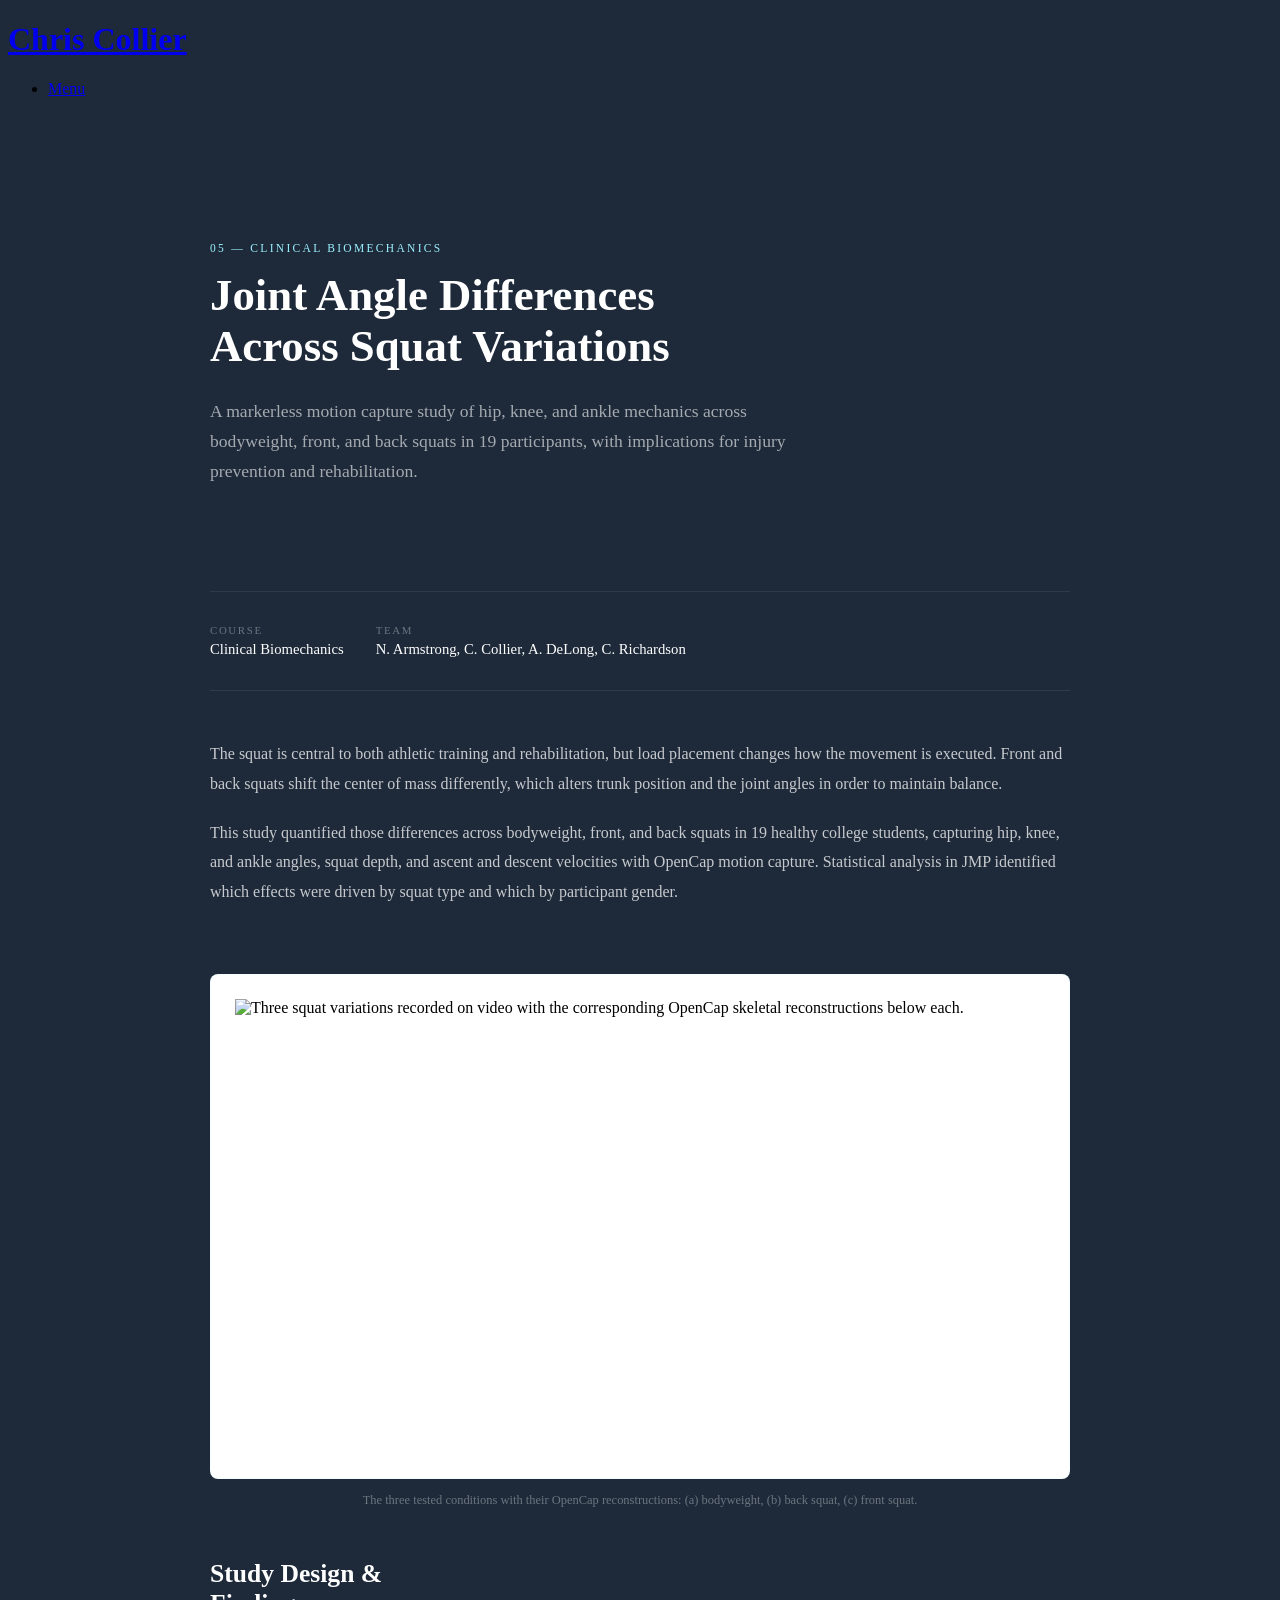
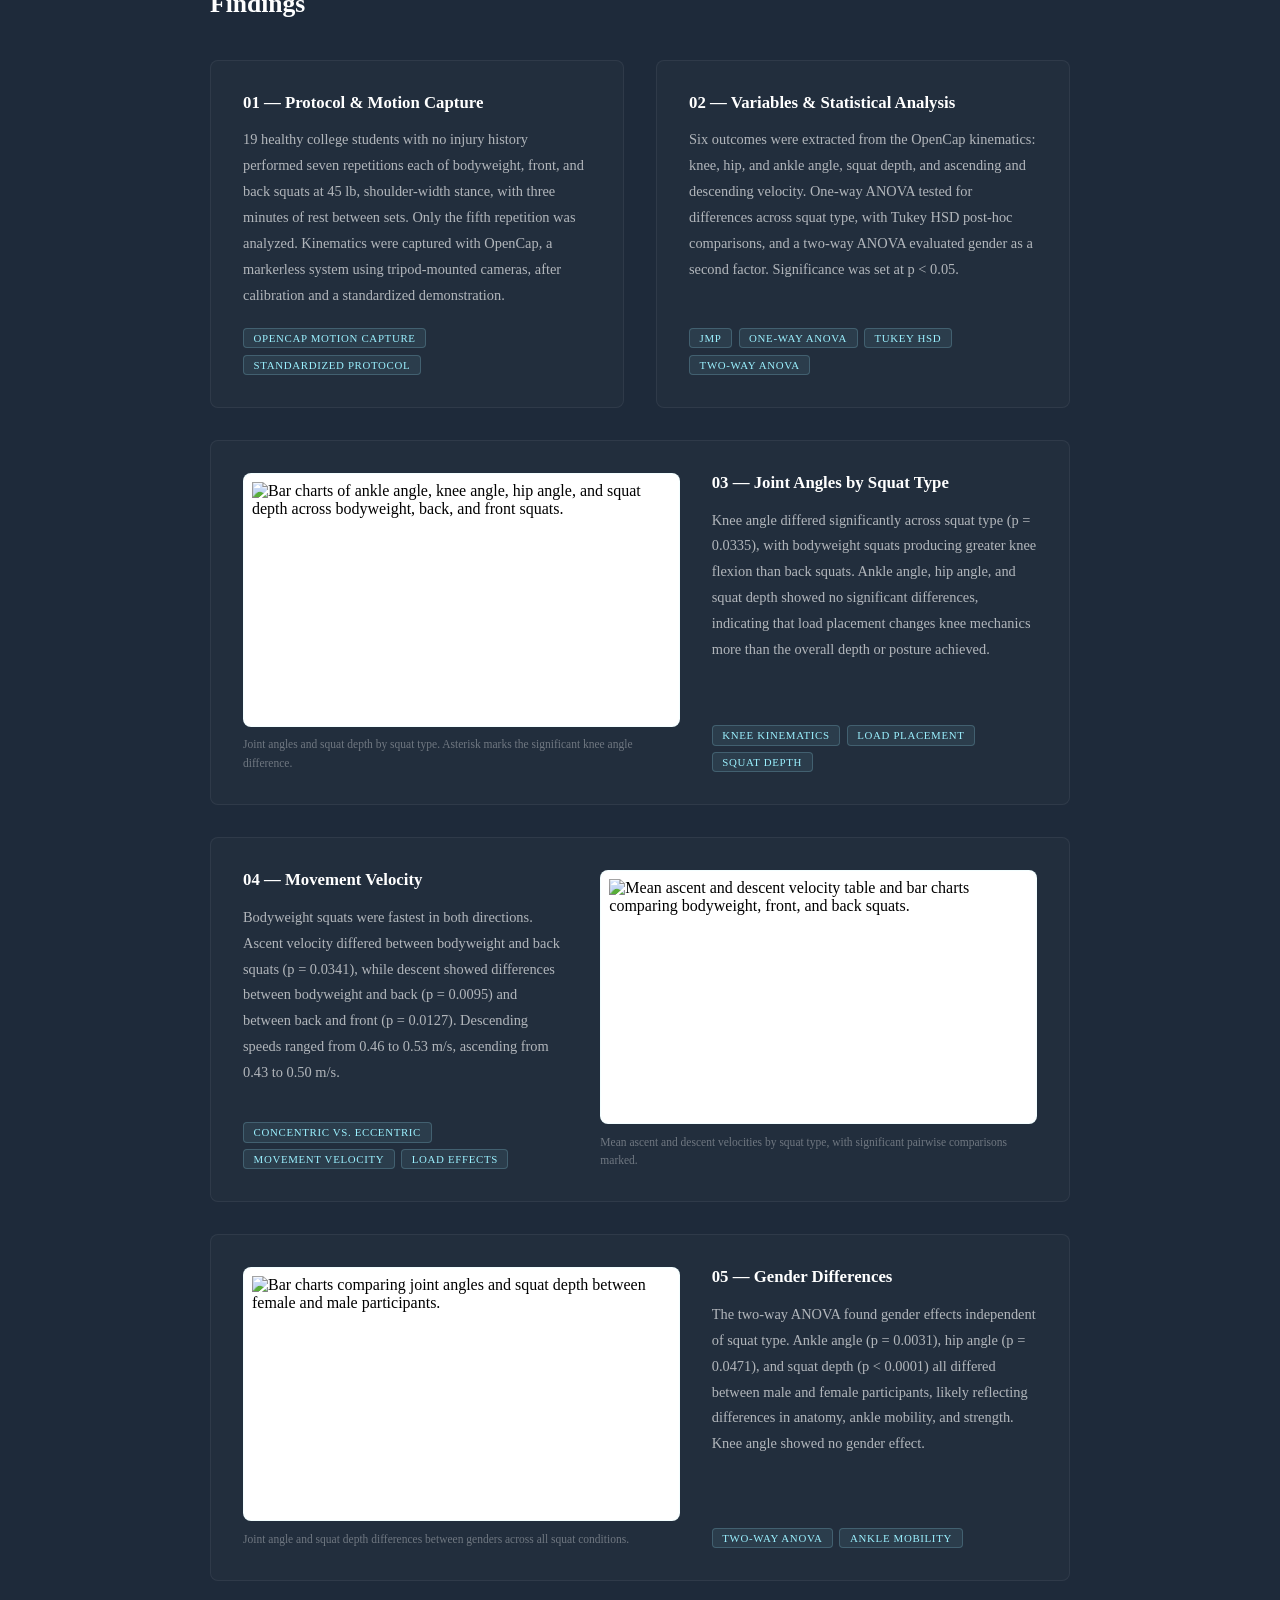
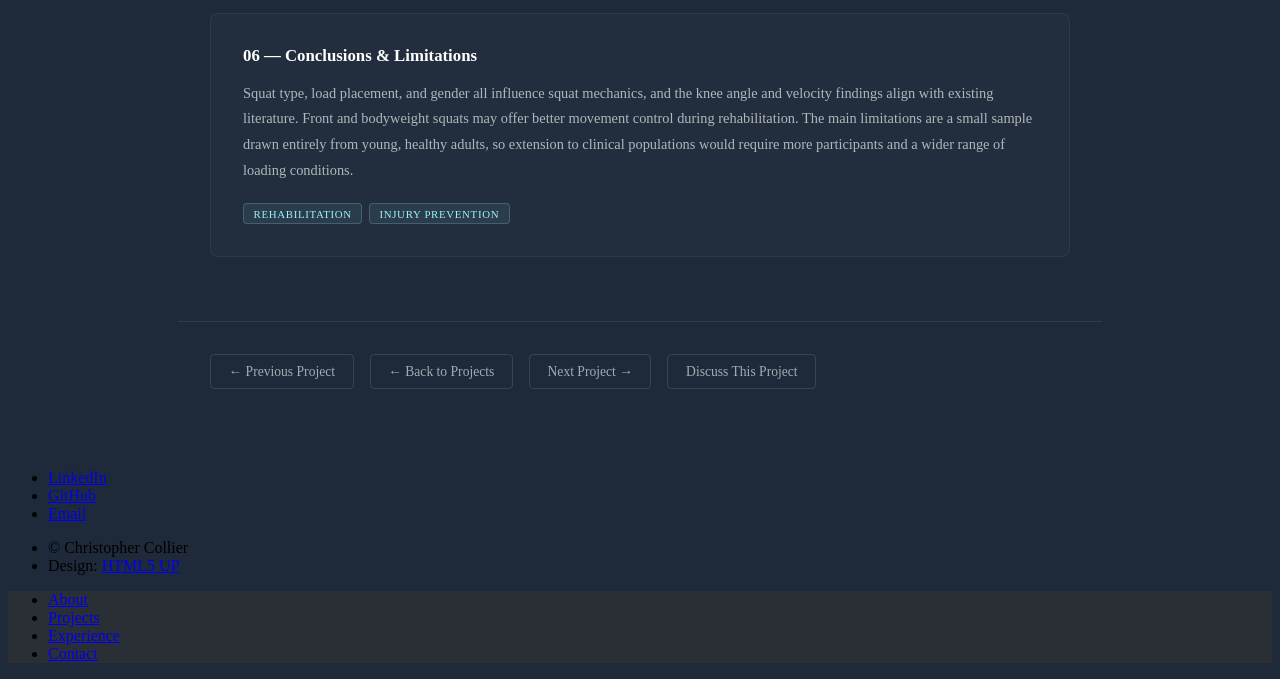
==== commit 6cdc17db: "Update biomechanics.html" ====
--- a/projects/biomechanics.html
+++ b/projects/biomechanics.html
@@ -93,29 +93,18 @@
 			<div class="project-overview">
 				<div class="specs-row">
 					<div class="spec-item">
-						<span class="spec-label">Participants</span>
-						<span class="spec-value">19 healthy adults</span>
-					</div>
-					<div class="spec-item">
-						<span class="spec-label">Motion Capture</span>
-						<span class="spec-value">OpenCap (markerless)</span>
-					</div>
-					<div class="spec-item">
-						<span class="spec-label">Statistics</span>
-						<span class="spec-value">JMP — ANOVA, Tukey HSD</span>
-					</div>
-					<div class="spec-item">
-						<span class="spec-label">Conditions</span>
-						<span class="spec-value">Bodyweight, Front, Back</span>
-					</div>
+						<span class="spec-label">Course</span>
+						<span class="spec-value">Clinical Biomechanics</span>
+					</div>
+					
 					<div class="spec-item">
 						<span class="spec-label">Team</span>
 						<span class="spec-value">N. Armstrong, C. Collier, A. DeLong, C. Richardson</span>
 					</div>
 				</div>
 
-				<p>The squat is central to both athletic training and rehabilitation, but load placement changes how the movement is executed. Front and back squats shift the center of mass differently, which alters trunk position and the joint angles the lifter adopts to stay balanced.</p>
-				<p>This study quantified those differences across bodyweight, front, and back squats in 19 healthy college students, capturing hip, knee, and ankle angles, squat depth, and ascent and descent velocity with OpenCap. Statistical testing in JMP identified which effects were driven by squat type and which by participant gender.</p>
+				<p>The squat is central to both athletic training and rehabilitation, but load placement changes how the movement is executed. Front and back squats shift the center of mass differently, which alters trunk position and the joint angles in order to maintain balance.</p>
+				<p>This study quantified those differences across bodyweight, front, and back squats in 19 healthy college students, capturing hip, knee, and ankle angles, squat depth, and ascent and descent velocities with OpenCap motion capture. Statistical analysis in JMP identified which effects were driven by squat type and which by participant gender.</p>
 			</div>
 
 			<figure class="project-figure">
@@ -132,12 +121,10 @@
 
 					<div class="breakdown-item">
 						<h3>01 — Protocol &amp; Motion Capture</h3>
-						<p>Nineteen healthy college students with no injury history performed seven repetitions each of bodyweight, front, and back squats at 45 lb, shoulder-width stance, with three minutes of rest between sets. The fifth repetition was analyzed. Kinematics were captured with OpenCap, a markerless system using tripod-mounted cameras, after calibration and a standardized demonstration.</p>
+						<p>19 healthy college students with no injury history performed seven repetitions each of bodyweight, front, and back squats at 45 lb, shoulder-width stance, with three minutes of rest between sets. Only the fifth repetition was analyzed. Kinematics were captured with OpenCap, a markerless system using tripod-mounted cameras, after calibration and a standardized demonstration.</p>
 						<div class="breakdown-tags">
-							<span class="btag">OpenCap</span>
-							<span class="btag">Markerless Capture</span>
+							<span class="btag">OpenCap Motion Capture</span>
 							<span class="btag">Standardized Protocol</span>
-							<span class="btag">Human Subjects</span>
 						</div>
 					</div>
 
@@ -201,7 +188,6 @@
 							<div class="breakdown-tags">
 								<span class="btag">Two-Way ANOVA</span>
 								<span class="btag">Ankle Mobility</span>
-								<span class="btag">Between-Subject Variation</span>
 							</div>
 						</div>
 					</div>
@@ -212,8 +198,6 @@
 						<div class="breakdown-tags">
 							<span class="btag">Rehabilitation</span>
 							<span class="btag">Injury Prevention</span>
-							<span class="btag">Study Limitations</span>
-							<span class="btag">Future Work</span>
 						</div>
 					</div>
 
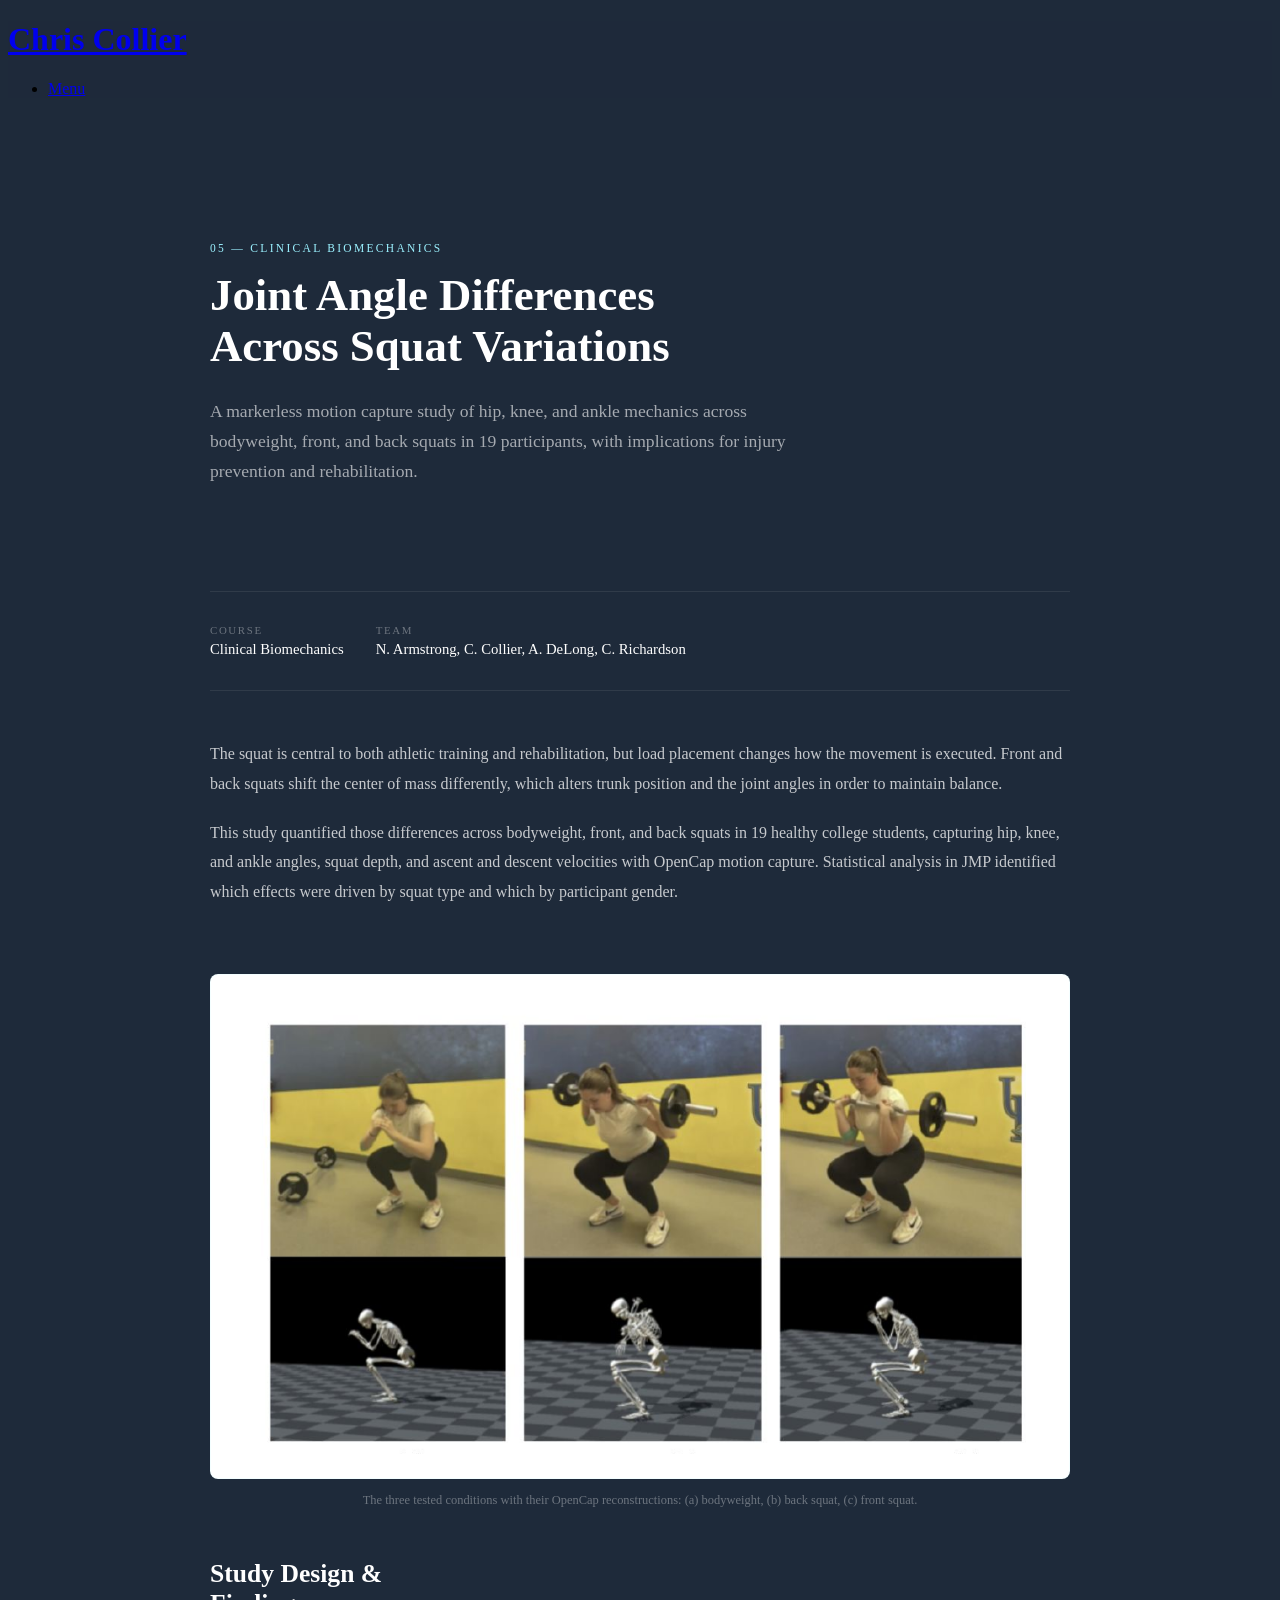
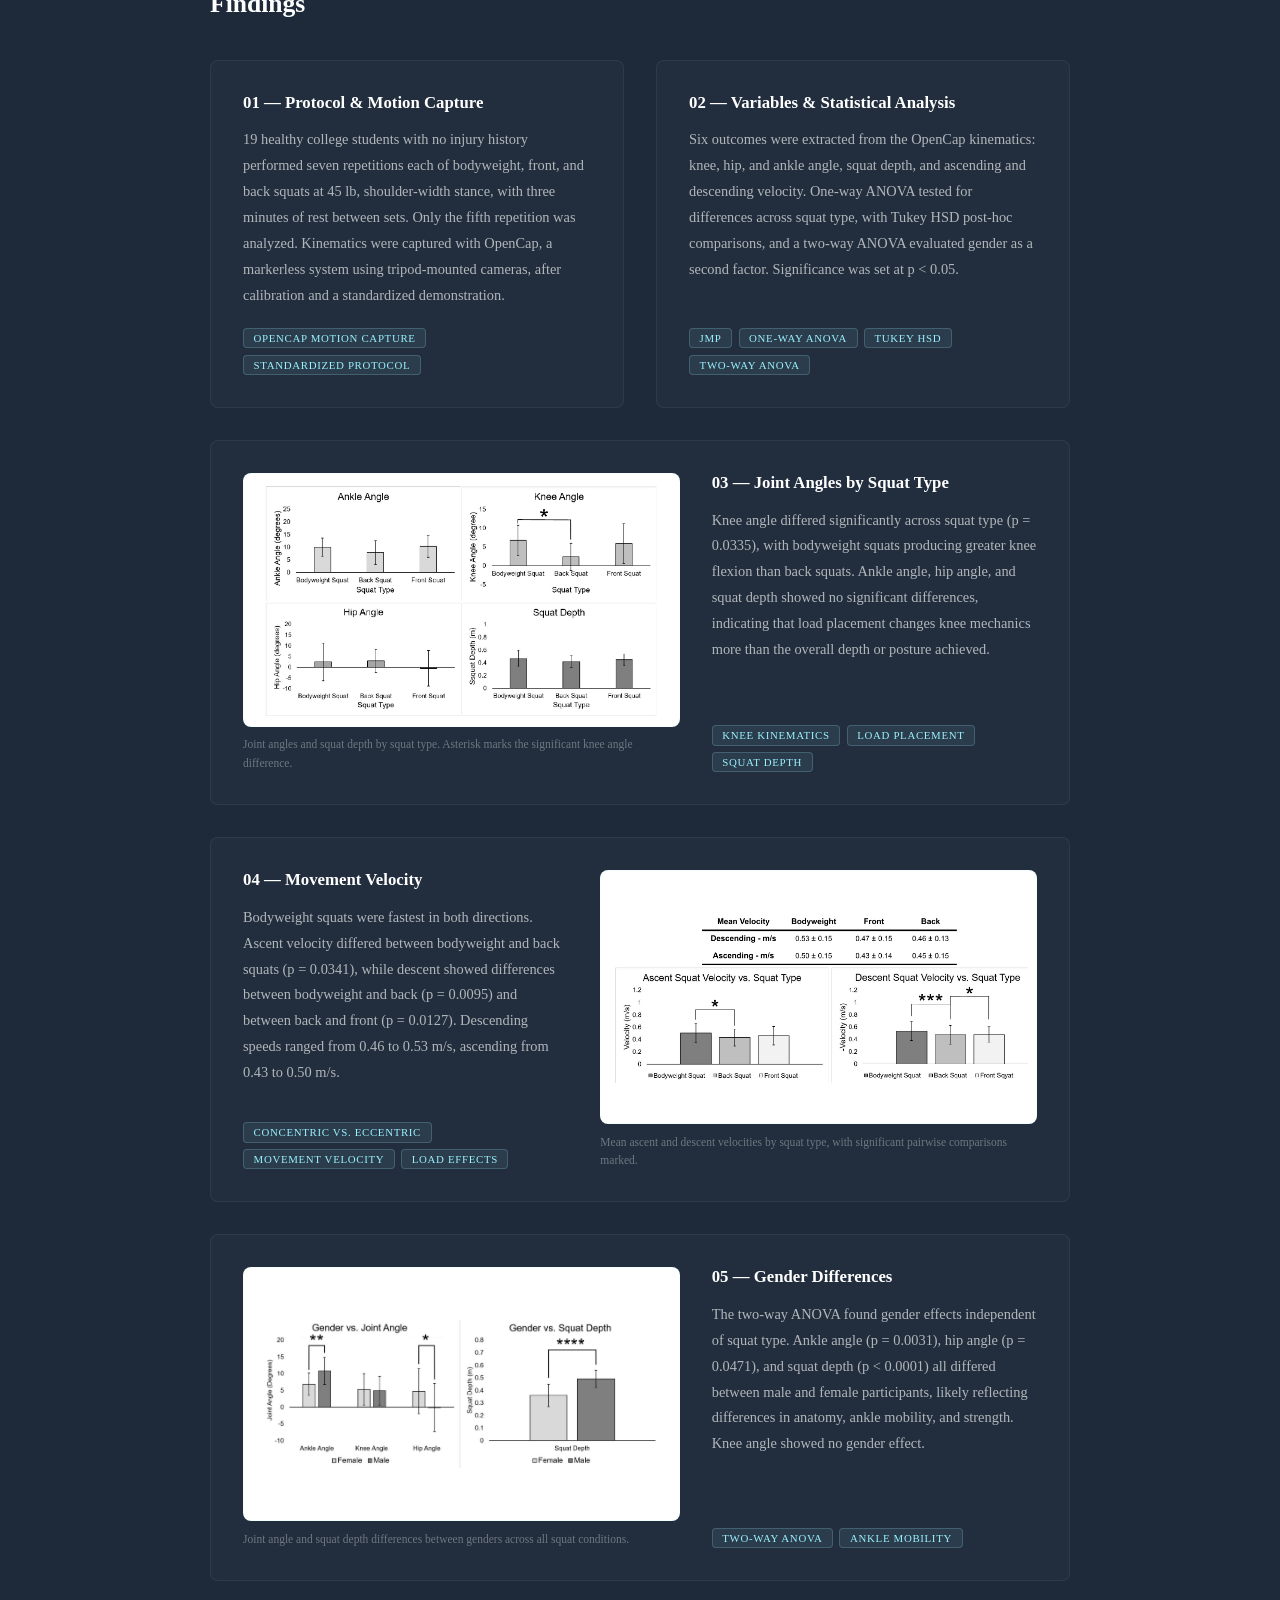
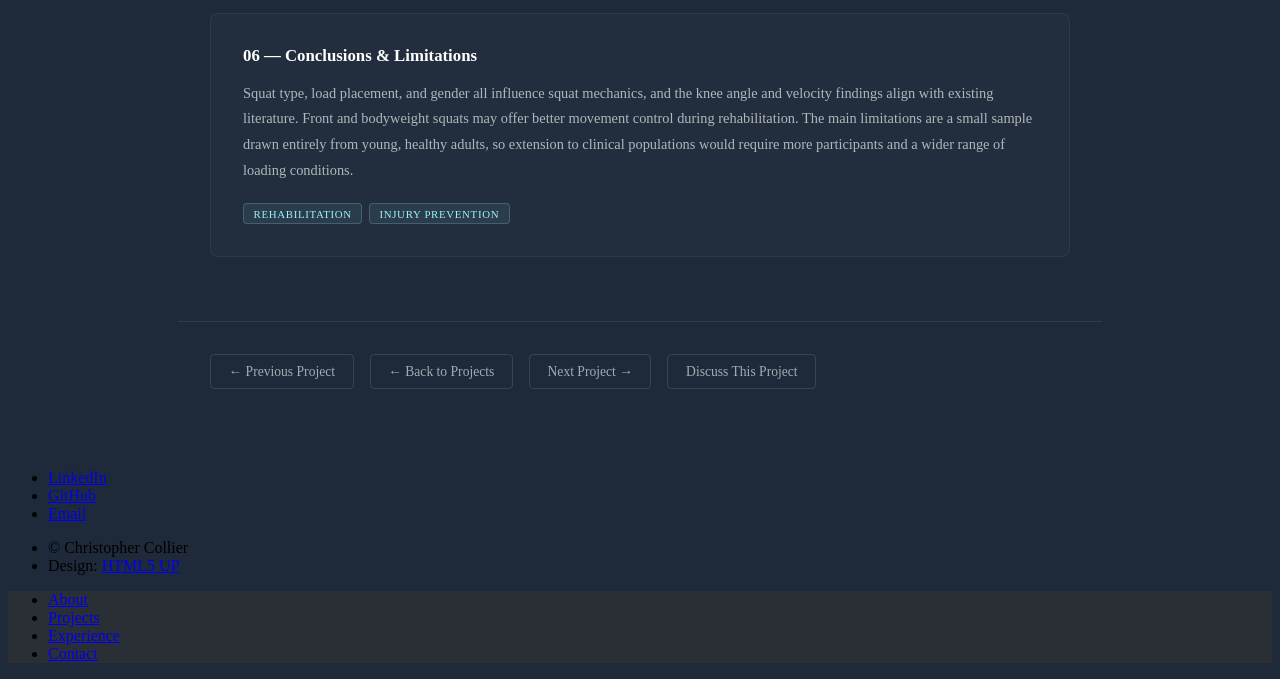
==== commit 1495f5db: "Update biomechanics.html" ====
--- a/projects/biomechanics.html
+++ b/projects/biomechanics.html
@@ -60,6 +60,10 @@
 				.split-media, .split-media.wide { flex: none; margin-bottom: 1.3rem; }
 				.project-hero h1 { font-size: 2rem; }
 			}
+			.fig-panel img { cursor: zoom-in; }
+			#lightbox { position: fixed; inset: 0; background: rgba(15,22,32,0.94); display: none; align-items: center; justify-content: center; z-index: 9999; padding: 3rem; cursor: zoom-out; }
+			#lightbox.open { display: flex; }
+			#lightbox img { max-width: 100%; max-height: 100%; object-fit: contain; background: #fff; border-radius: 8px; padding: 1rem; }
 		</style>
 	</head>
 	<body class="is-preload">
@@ -221,7 +225,7 @@
 					<li>&copy; Christopher Collier</li><li>Design: <a href="http://html5up.net">HTML5 UP</a></li>
 				</ul>
 			</footer>
-
+			<div id="lightbox"><img src="" alt="" /></div>
 		</div>
 
 		<script src="../assets/js/jquery.min.js"></script>
@@ -231,5 +235,22 @@
 		<script src="../assets/js/breakpoints.min.js"></script>
 		<script src="../assets/js/util.js"></script>
 		<script src="../assets/js/main.js"></script>
+		<script>
+			(function() {
+				var box = document.getElementById('lightbox');
+				var boxImg = box.querySelector('img');
+				document.querySelectorAll('.fig-panel img').forEach(function(img) {
+					img.addEventListener('click', function() {
+						boxImg.src = img.src;
+						boxImg.alt = img.alt;
+						box.classList.add('open');
+					});
+				});
+				box.addEventListener('click', function() { box.classList.remove('open'); });
+				document.addEventListener('keydown', function(e) {
+					if (e.key === 'Escape') box.classList.remove('open');
+				});
+			})();
+		</script>
 	</body>
 </html>
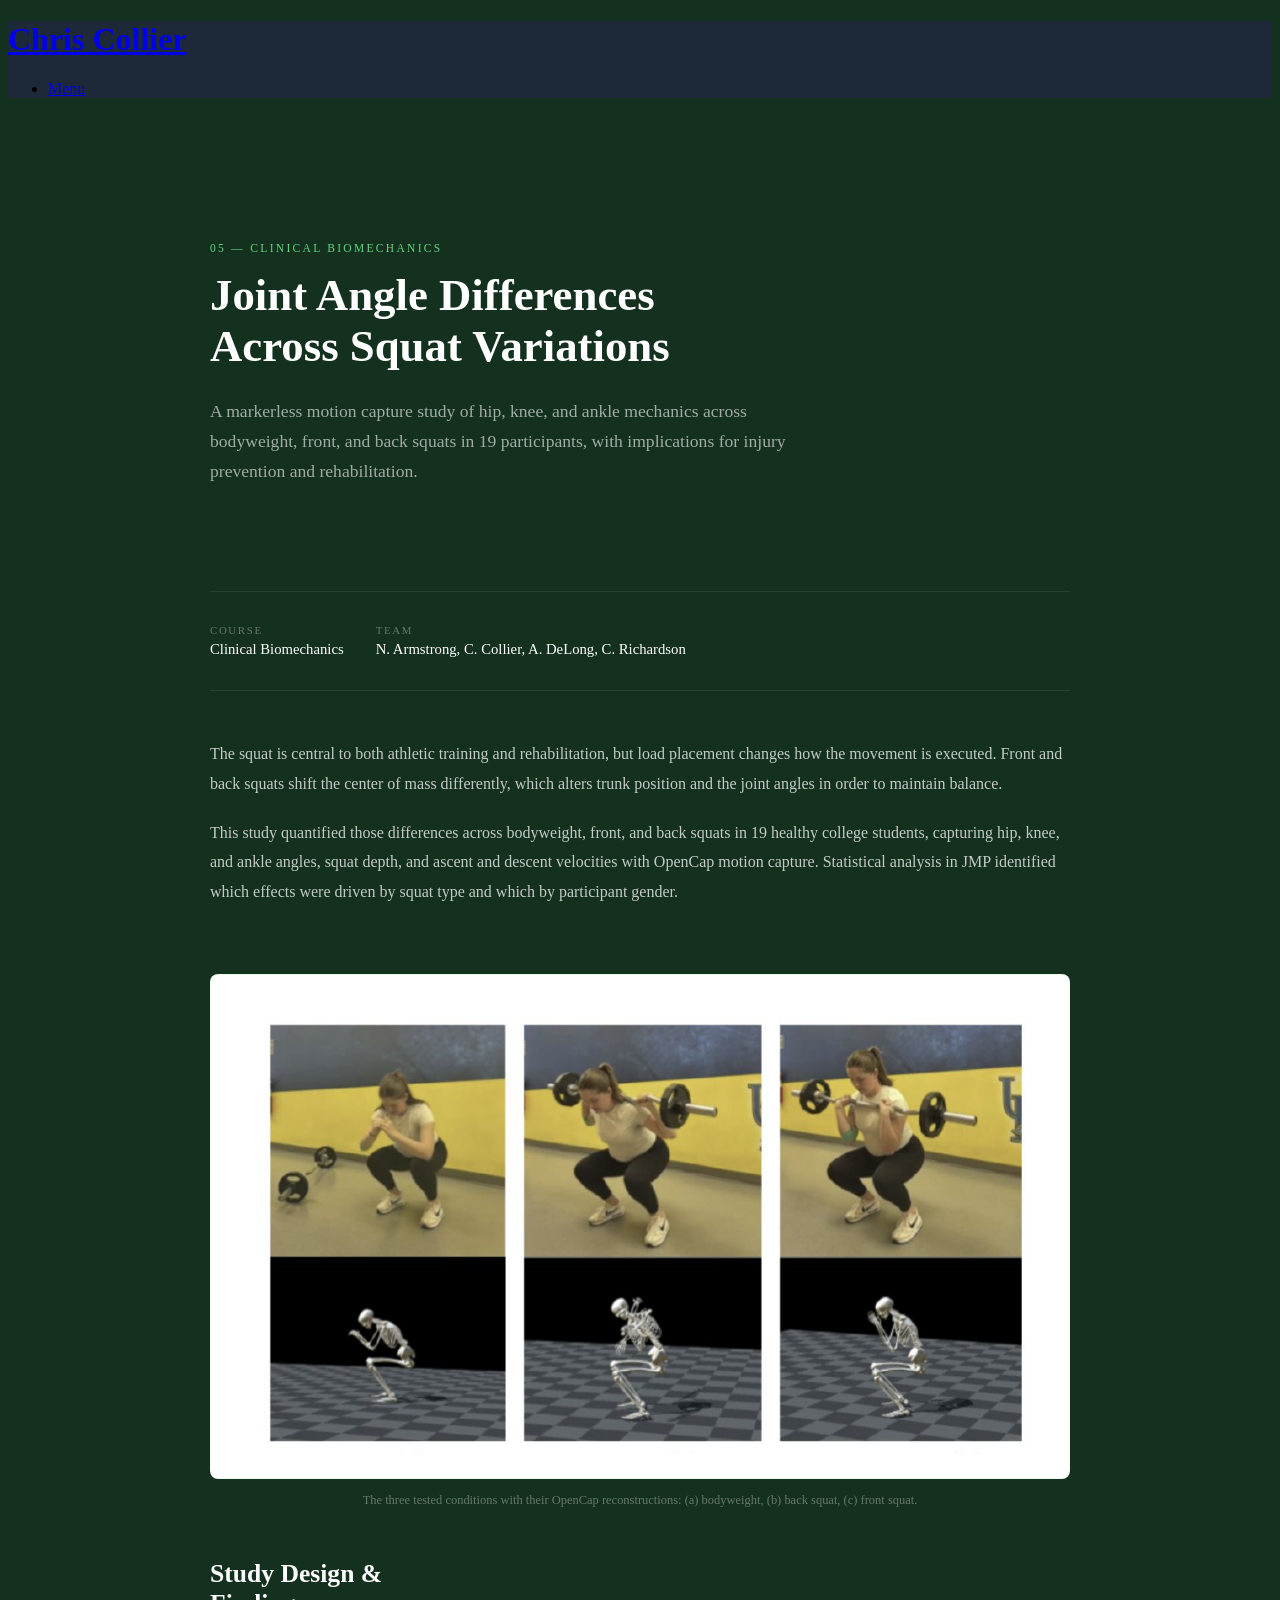
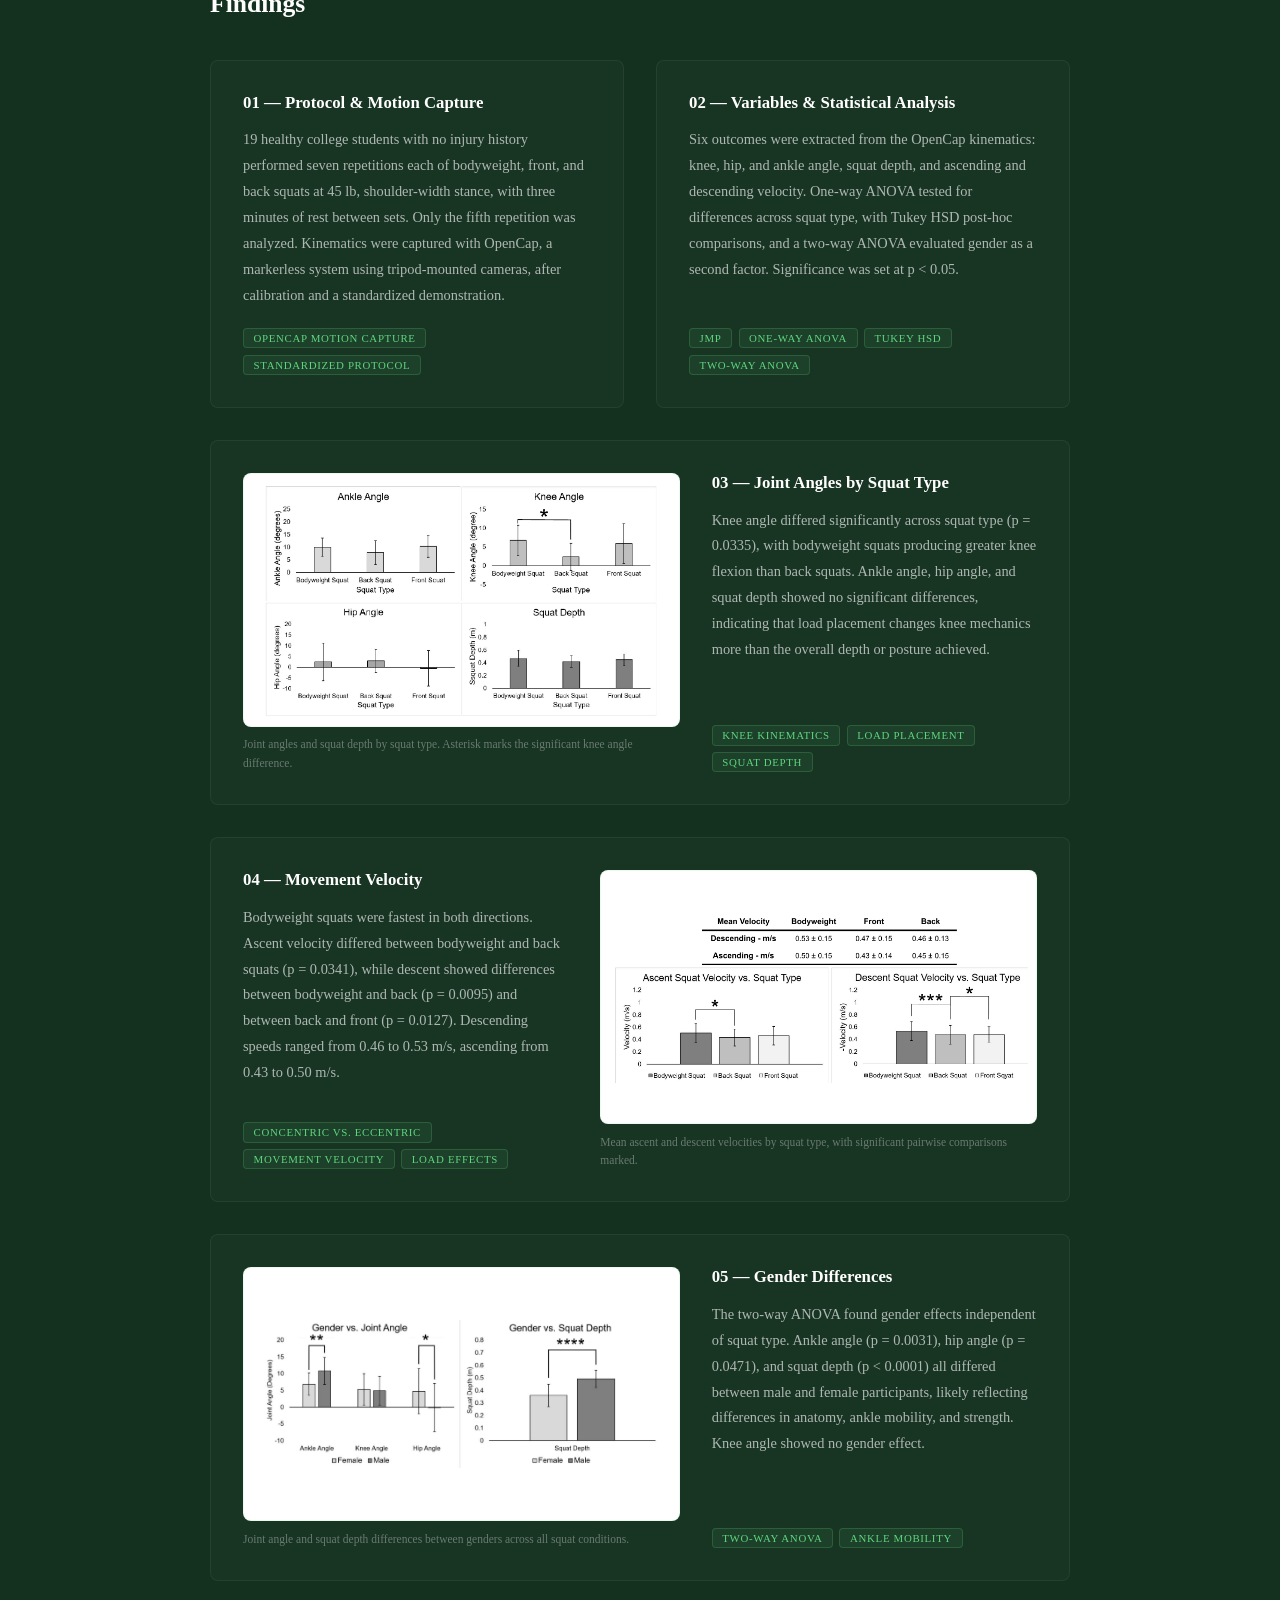
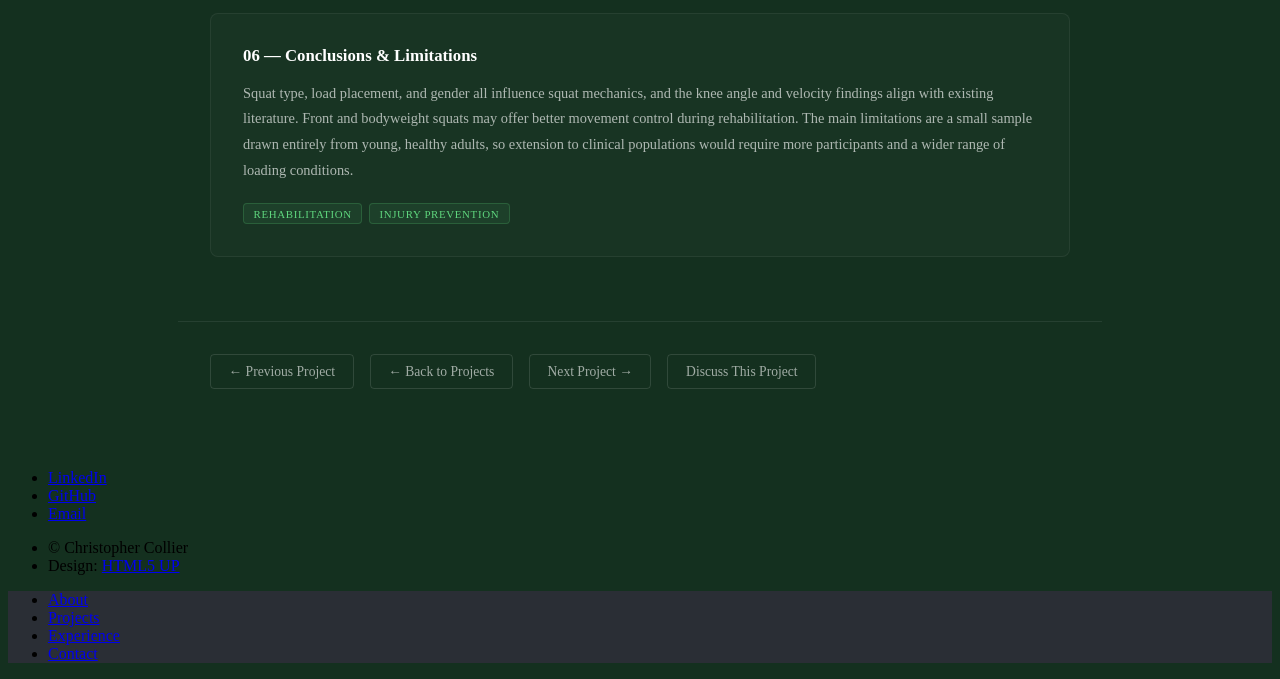
==== commit e7cdc930: "Update biomechanics.html" ====
--- a/projects/biomechanics.html
+++ b/projects/biomechanics.html
@@ -7,10 +7,10 @@
 		<link rel="stylesheet" href="../assets/css/main.css" />
 		<noscript><link rel="stylesheet" href="../assets/css/noscript.css" /></noscript>
 		<style>
-			body { background: #1e2a3a; }
+			body { background: #14301f; }
 			#header { background: rgba(30,42,58,0.95); }
 			.project-hero { padding: 8rem 2rem 4rem; max-width: 860px; margin: 0 auto; text-align: left; }
-			.project-label { font-size: 0.72rem; letter-spacing: 0.2em; text-transform: uppercase; color: #9bf1ff; display: block; margin-bottom: 1rem; }
+			.project-label { font-size: 0.72rem; letter-spacing: 0.2em; text-transform: uppercase; color: #5fd67e; display: block; margin-bottom: 1rem; }
 			.project-hero h1 { font-size: 2.8rem; font-weight: 700; color: #fff; line-height: 1.15; margin: 0 0 1.5rem 0; }
 			.project-tagline { font-size: 1.1rem; color: rgba(255,255,255,0.6); line-height: 1.7; margin: 0 0 2.5rem 0; max-width: 600px; }
 			.specs-row { display: flex; flex-wrap: wrap; gap: 2rem; padding: 2rem 0; border-top: 1px solid rgba(255,255,255,0.08); border-bottom: 1px solid rgba(255,255,255,0.08); margin-bottom: 3rem; }
@@ -20,7 +20,7 @@
 			.project-overview p { font-size: 1rem; line-height: 1.85; color: rgba(255,255,255,0.75); margin: 0 0 1.2rem 0; }
 
 			/* ---- figures ---- */
-			.fig-panel { background: #fff; border-radius: 8px; border: 1px solid rgba(155,241,255,0.12); display: flex; align-items: center; justify-content: center; overflow: hidden; }
+			.fig-panel { background: #fff; border-radius: 8px; border: 1px solid rgba(95,214,126,0.12); display: flex; align-items: center; justify-content: center; overflow: hidden; }
 			.fig-panel img { width: 100%; height: 100%; object-fit: contain; display: block; }
 			.fig-caption { font-size: 0.78rem; line-height: 1.6; color: rgba(255,255,255,0.35); margin: 0.7rem 0 0 0; text-align: center; }
 
@@ -35,7 +35,7 @@
 			.breakdown-item h3 { font-size: 1.05rem; font-weight: 600; color: #fff; margin: 0 0 0.9rem 0; }
 			.breakdown-item p { font-size: 0.9rem; line-height: 1.8; color: rgba(255,255,255,0.65); margin: 0 0 1.2rem 0; }
 			.breakdown-tags { display: flex; flex-wrap: wrap; gap: 0.4rem; margin-top: auto; }
-			.btag { background: rgba(155,241,255,0.08); color: #9bf1ff; border: 1px solid rgba(155,241,255,0.2); border-radius: 4px; font-size: 0.68rem; letter-spacing: 0.06em; padding: 0.2rem 0.6rem; text-transform: uppercase; }
+			.btag { background: rgba(95,214,126,0.08); color: #5fd67e; border: 1px solid rgba(95,214,126,0.2); border-radius: 4px; font-size: 0.68rem; letter-spacing: 0.06em; padding: 0.2rem 0.6rem; text-transform: uppercase; }
 
 			/* ---- horizontal split cards ---- */
 			.breakdown-item.split { flex-direction: row; gap: 2rem; align-items: stretch; }
@@ -50,7 +50,7 @@
 
 			.project-footer-nav { max-width: 860px; margin: 0 auto; padding: 2rem 2rem 4rem; display: flex; gap: 1rem; flex-wrap: wrap; border-top: 1px solid rgba(255,255,255,0.08); }
 			.project-footer-nav a { display: inline-flex; align-items: center; gap: 0.5rem; color: rgba(255,255,255,0.6); font-size: 0.85rem; text-decoration: none; border: 1px solid rgba(255,255,255,0.12); border-radius: 4px; padding: 0.55rem 1.1rem; transition: color 0.2s, border-color 0.2s; }
-			.project-footer-nav a:hover { color: #9bf1ff; border-color: rgba(155,241,255,0.35); }
+			.project-footer-nav a:hover { color: #5fd67e; border-color: rgba(95,214,126,0.35); }
 			#menu { background: #2a2e35 !important; }
 
 			@media screen and (max-width: 736px) {
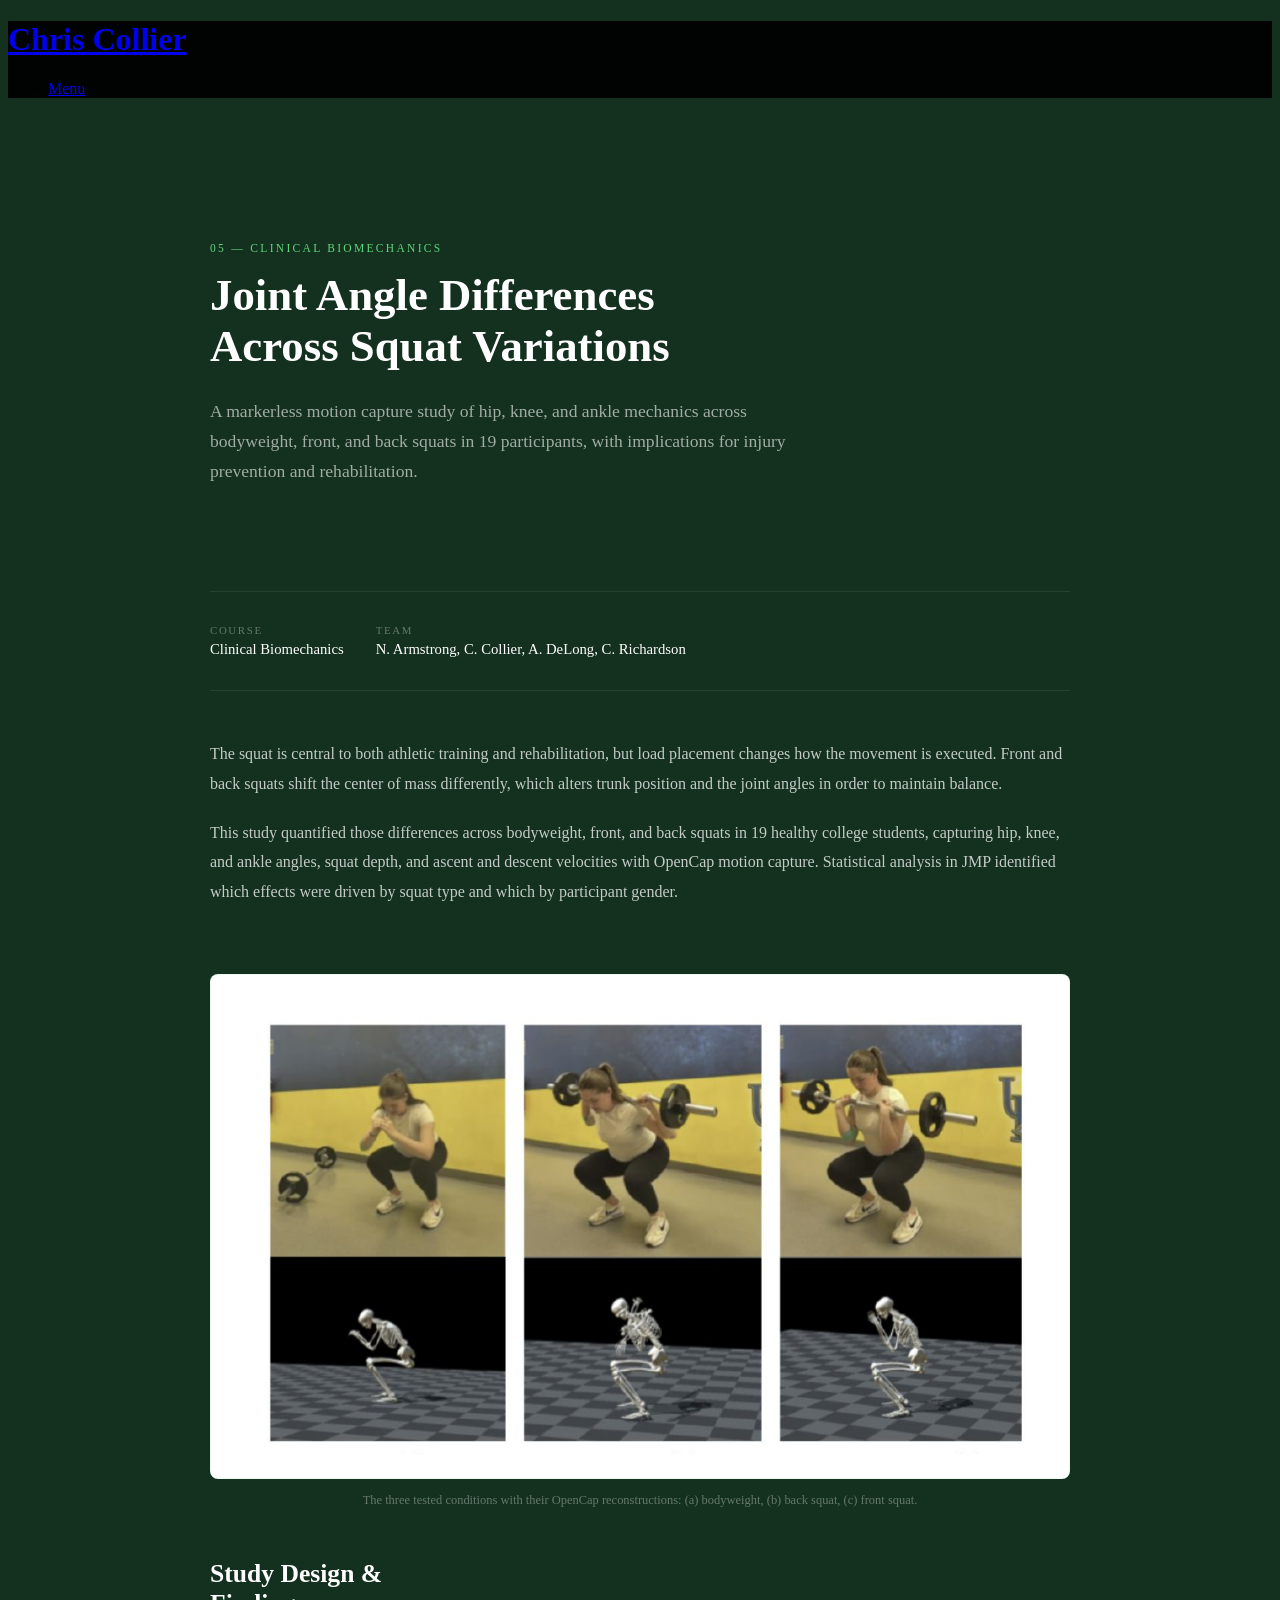
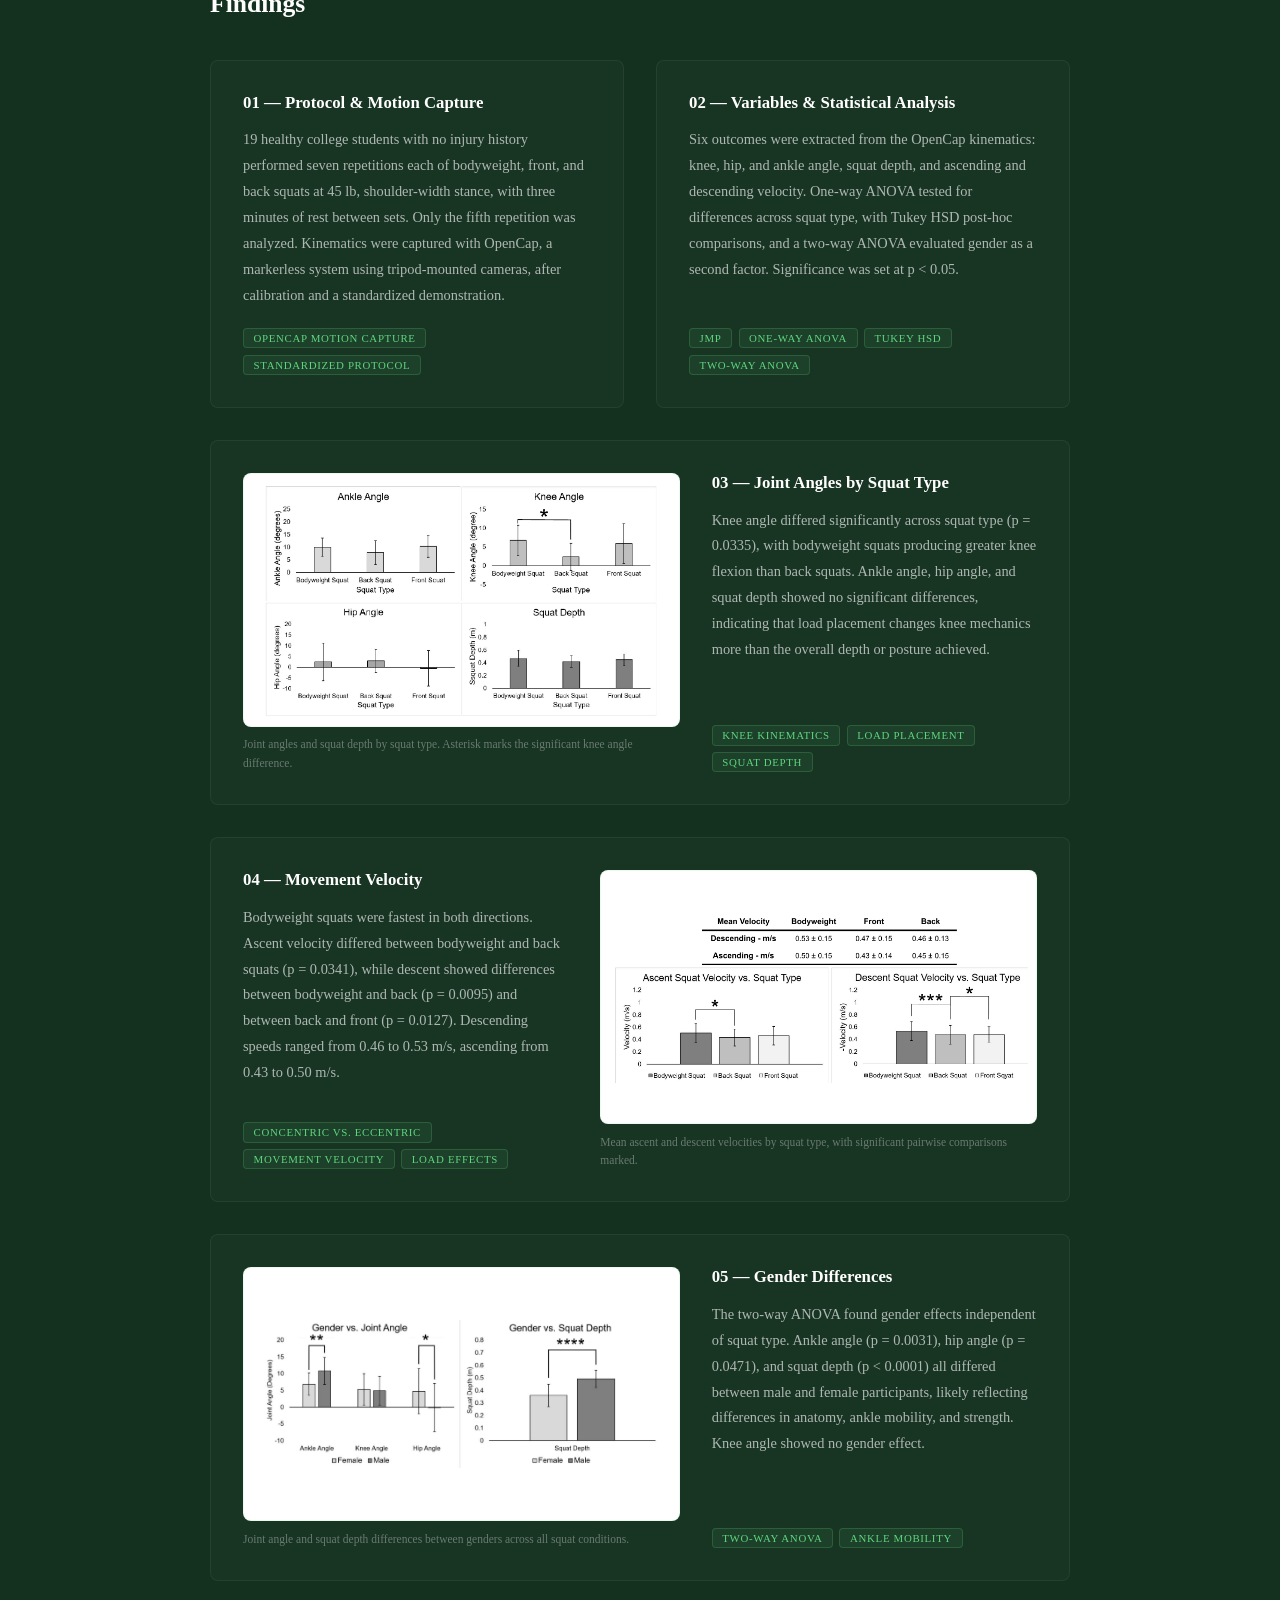
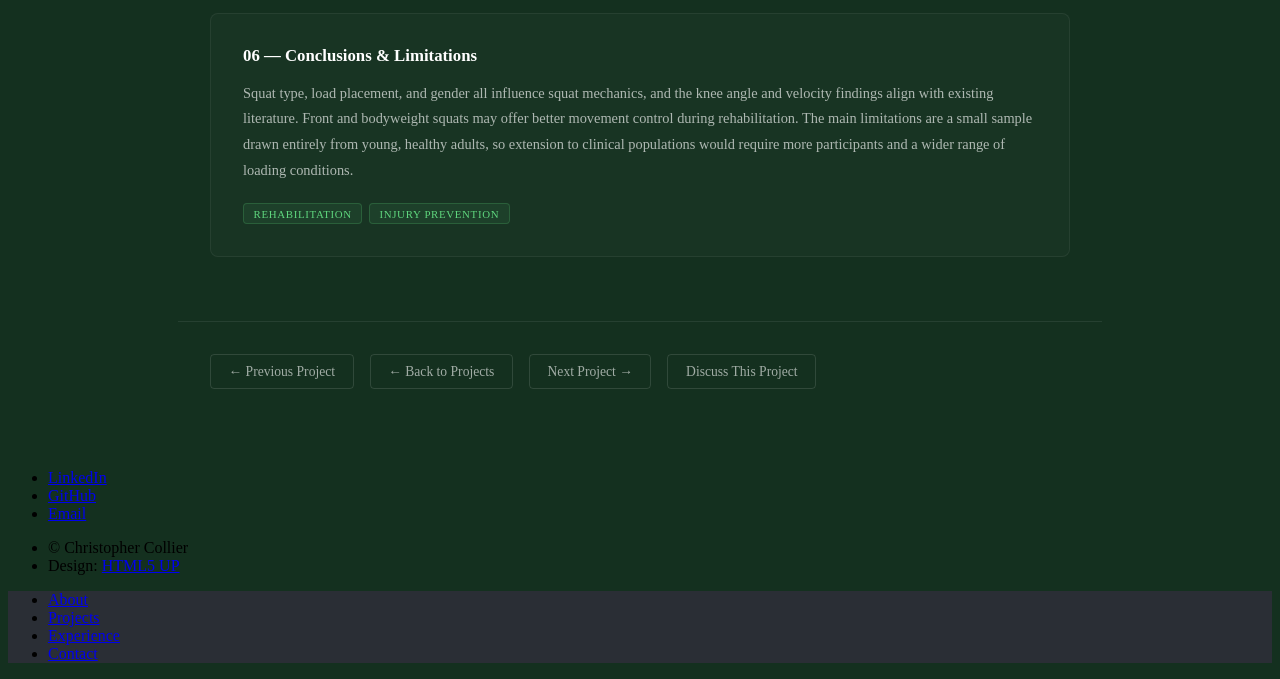
==== commit 401ac856: "Update biomechanics.html" ====
--- a/projects/biomechanics.html
+++ b/projects/biomechanics.html
@@ -8,7 +8,7 @@
 		<noscript><link rel="stylesheet" href="../assets/css/noscript.css" /></noscript>
 		<style>
 			body { background: #14301f; }
-			#header { background: rgba(30,42,58,0.95); }
+			#header { background: rgba(0,0,0,0.95); }
 			.project-hero { padding: 8rem 2rem 4rem; max-width: 860px; margin: 0 auto; text-align: left; }
 			.project-label { font-size: 0.72rem; letter-spacing: 0.2em; text-transform: uppercase; color: #5fd67e; display: block; margin-bottom: 1rem; }
 			.project-hero h1 { font-size: 2.8rem; font-weight: 700; color: #fff; line-height: 1.15; margin: 0 0 1.5rem 0; }
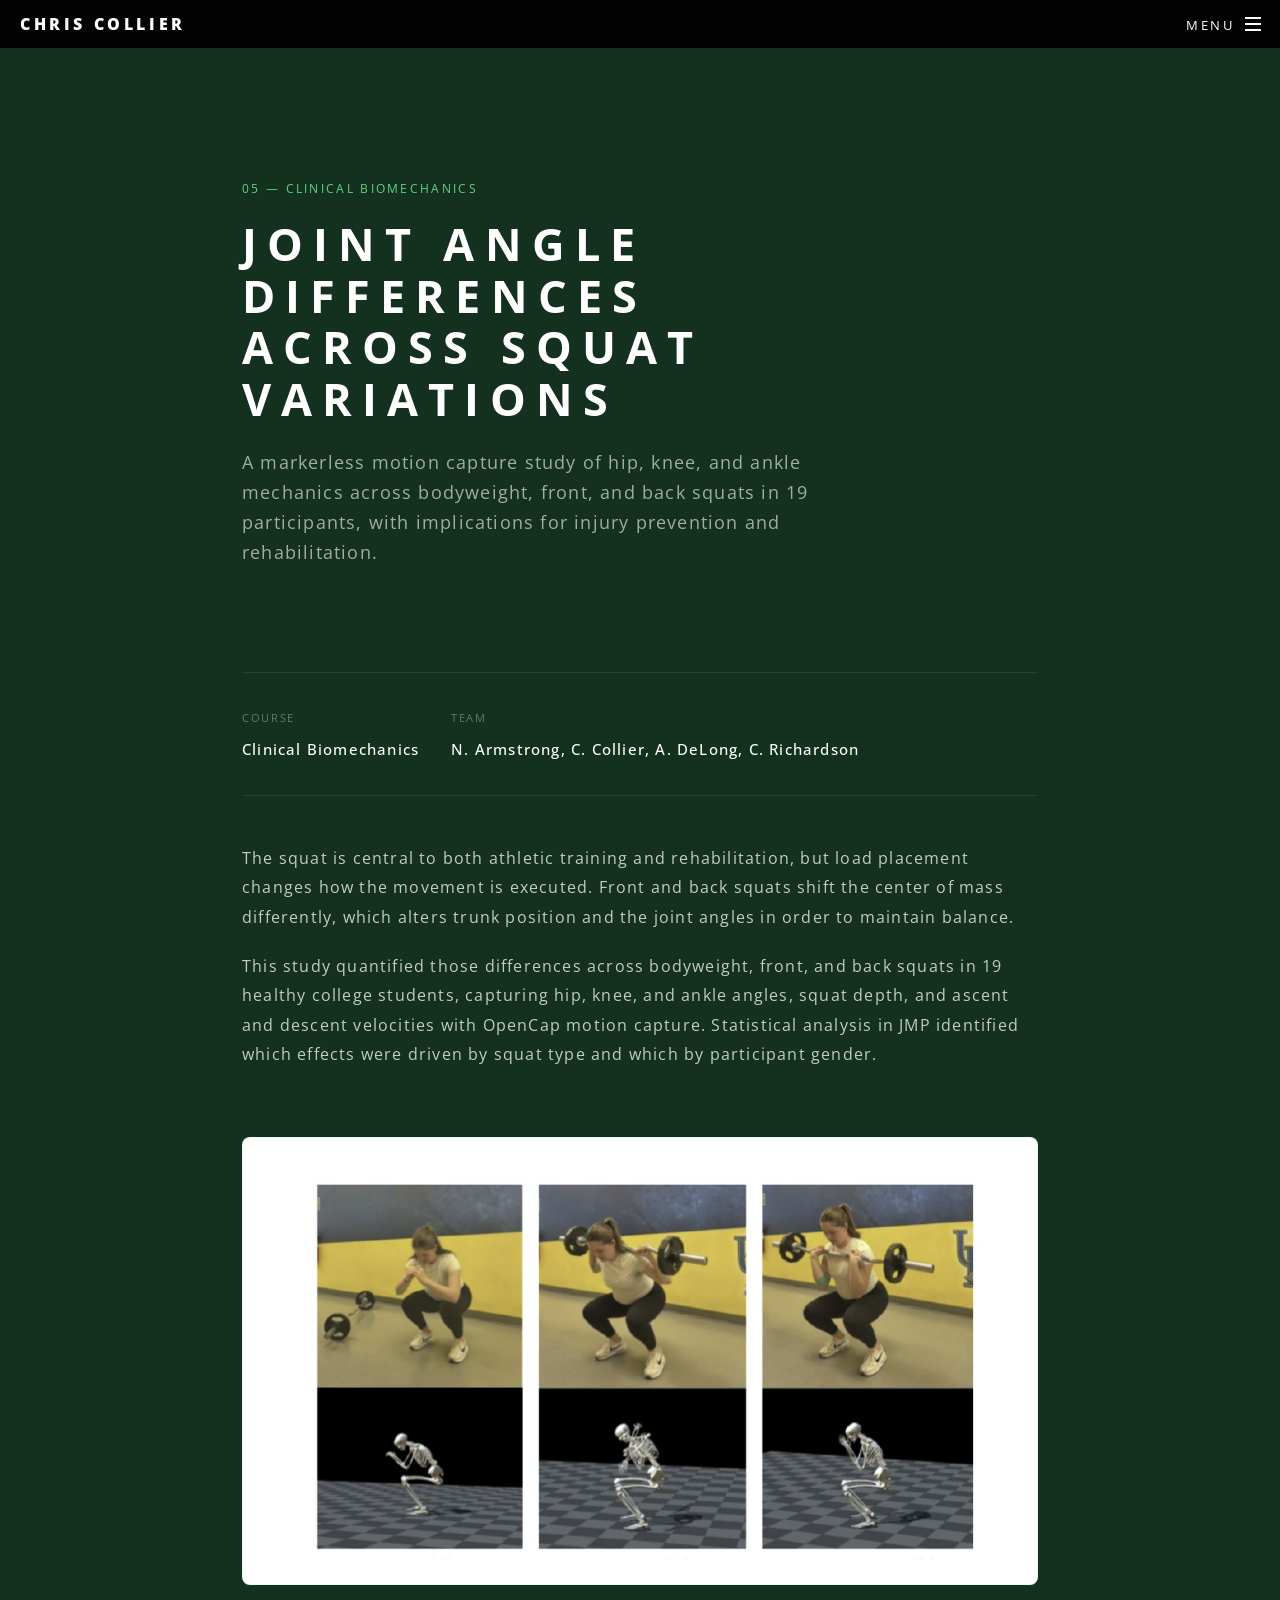
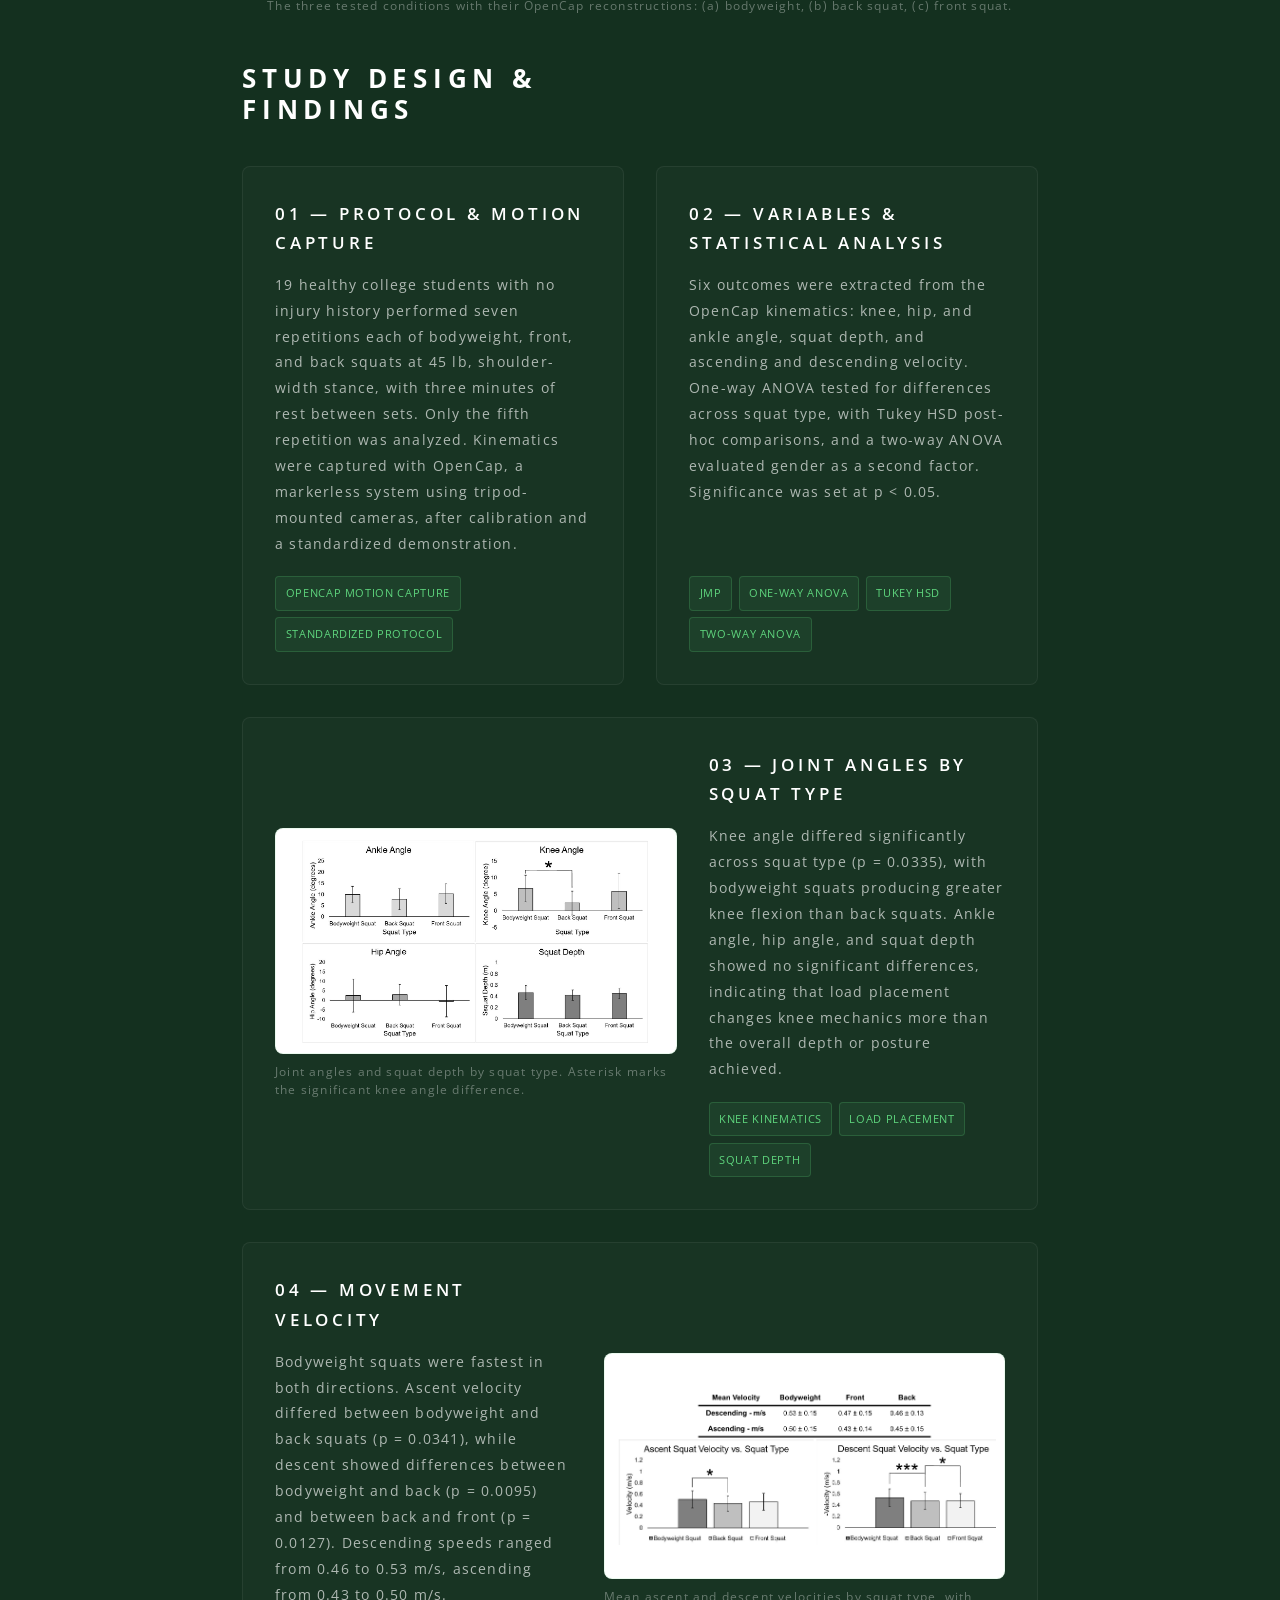
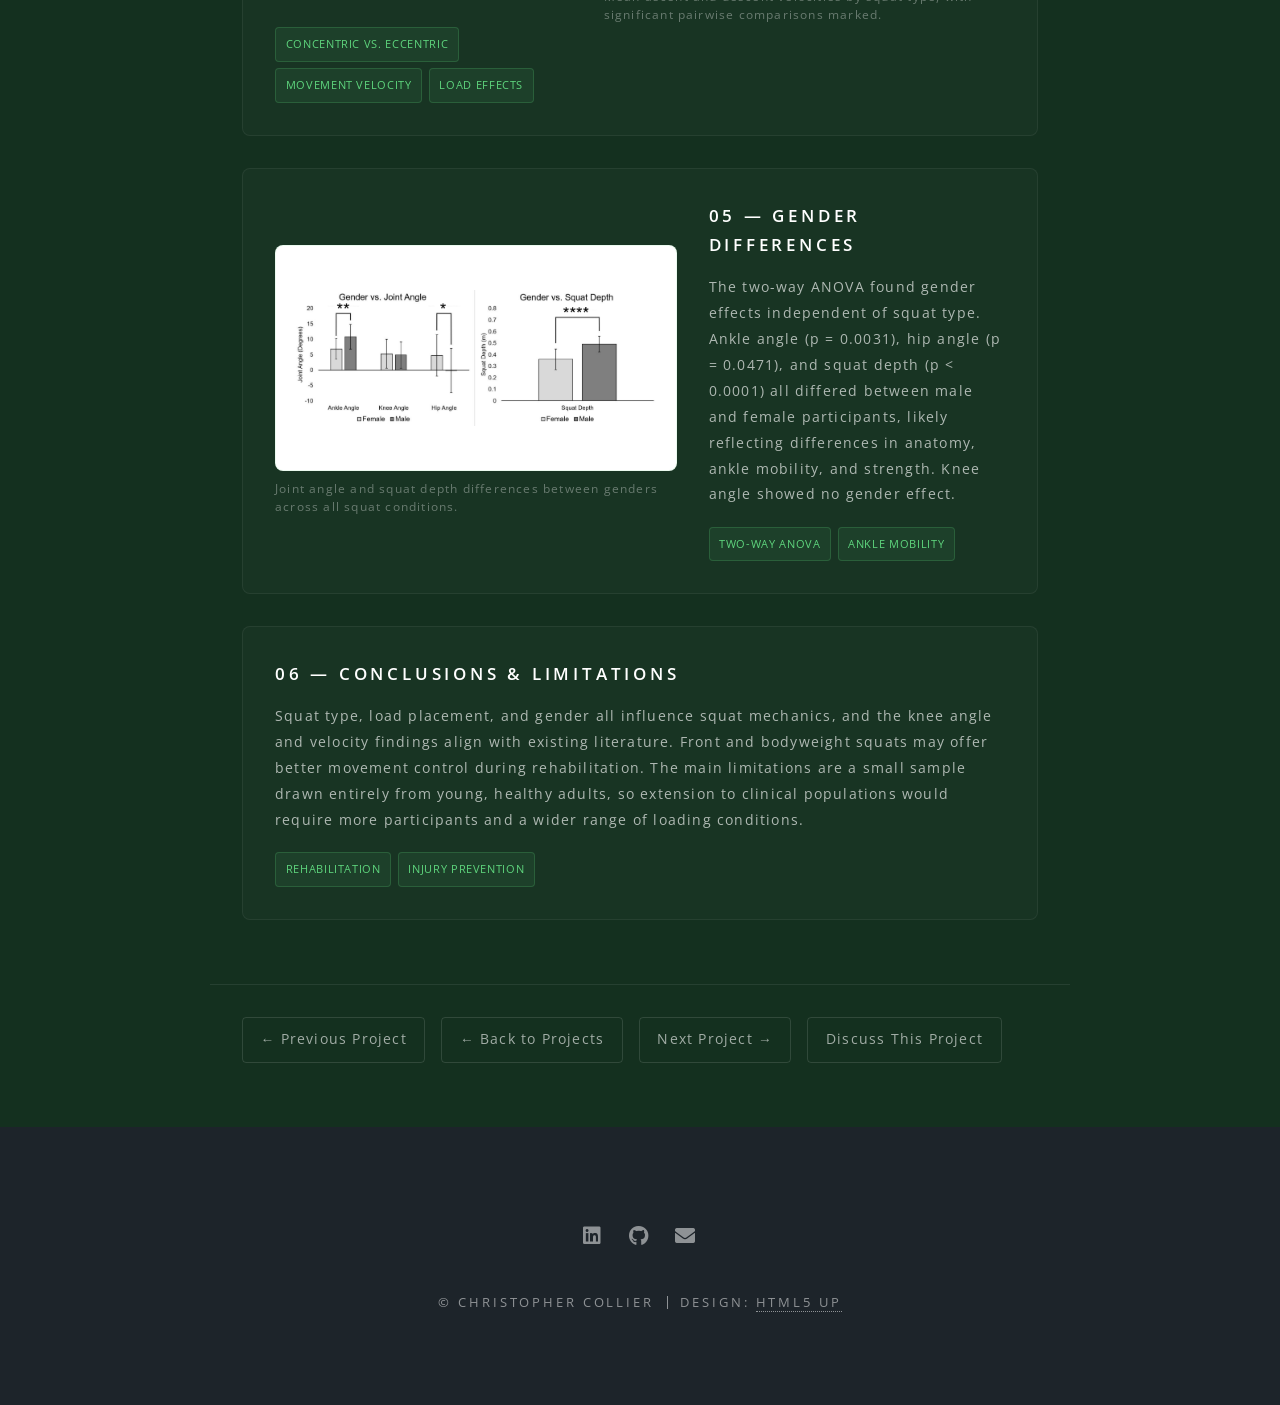
==== commit 7ad3cea1: "Make all project images clickable to zoom, not just fig-panel ones hfm.html's images were never wrap" ====
--- a/projects/biomechanics.html
+++ b/projects/biomechanics.html
@@ -60,7 +60,7 @@
 				.split-media, .split-media.wide { flex: none; margin-bottom: 1.3rem; }
 				.project-hero h1 { font-size: 2rem; }
 			}
-			.fig-panel img { cursor: zoom-in; }
+			img:not(#lightbox img) { cursor: zoom-in; }
 			#lightbox { position: fixed; inset: 0; background: rgba(15,22,32,0.94); display: none; align-items: center; justify-content: center; z-index: 9999; padding: 3rem; cursor: zoom-out; }
 			#lightbox.open { display: flex; }
 			#lightbox img { max-width: 100%; max-height: 100%; object-fit: contain; background: #fff; border-radius: 8px; padding: 1rem; }
@@ -239,7 +239,7 @@
 			(function() {
 				var box = document.getElementById('lightbox');
 				var boxImg = box.querySelector('img');
-				document.querySelectorAll('.fig-panel img').forEach(function(img) {
+				document.querySelectorAll('img:not(#lightbox img)').forEach(function(img) {
 					img.addEventListener('click', function() {
 						boxImg.src = img.src;
 						boxImg.alt = img.alt;
--- a/assets/css/main.css
+++ b/assets/css/main.css
@@ -1859,7 +1859,7 @@
 		input[type="email"]:focus,
 		select:focus,
 		textarea:focus {
-			box-shadow: 0 0 0 2px #21b2a6;
+			box-shadow: 0 0 0 2px #5fd67e;
 		}
 
 	select {
@@ -1956,7 +1956,7 @@
 
 		input[type="checkbox"]:focus + label:before,
 		input[type="radio"]:focus + label:before {
-			box-shadow: 0 0 0 2px #21b2a6;
+			box-shadow: 0 0 0 2px #5fd67e;
 		}
 
 	input[type="checkbox"] + label:before {
@@ -2817,7 +2817,7 @@
 		}
 
 		.wrapper.style1 {
-			background-color: #21b2a6;
+			background-color: #5fd67e;
 			color: #c8ece9;
 		}
 
@@ -2871,7 +2871,7 @@
 
 				.wrapper.style1 select option {
 					color: #ffffff;
-					background: #21b2a6;
+					background: #5fd67e;
 				}
 
 			.wrapper.style1 input[type="checkbox"] + label,
@@ -2887,7 +2887,7 @@
 			.wrapper.style1 input[type="checkbox"]:checked + label:before,
 			.wrapper.style1 input[type="radio"]:checked + label:before {
 				background: #ffffff;
-				color: #21b2a6;
+				color: #5fd67e;
 			}
 
 			.wrapper.style1 ::-webkit-input-placeholder {
@@ -3351,7 +3351,7 @@
 		-ms-transition: -ms-transform 0.5s ease;
 		transition: transform 0.5s ease;
 		-webkit-overflow-scrolling: touch;
-		background: #21b2a6;
+		background: #5fd67e;
 		color: #ffffff;
 		height: 100%;
 		max-width: 80%;
@@ -3694,7 +3694,7 @@
 			-ms-transition-delay: 1.25s;
 			transition-delay: 1.25s;
 			content: '';
-			background: #2e3842;
+			background: #000;
 			display: block;
 			width: 100%;
 			height: 100%;
